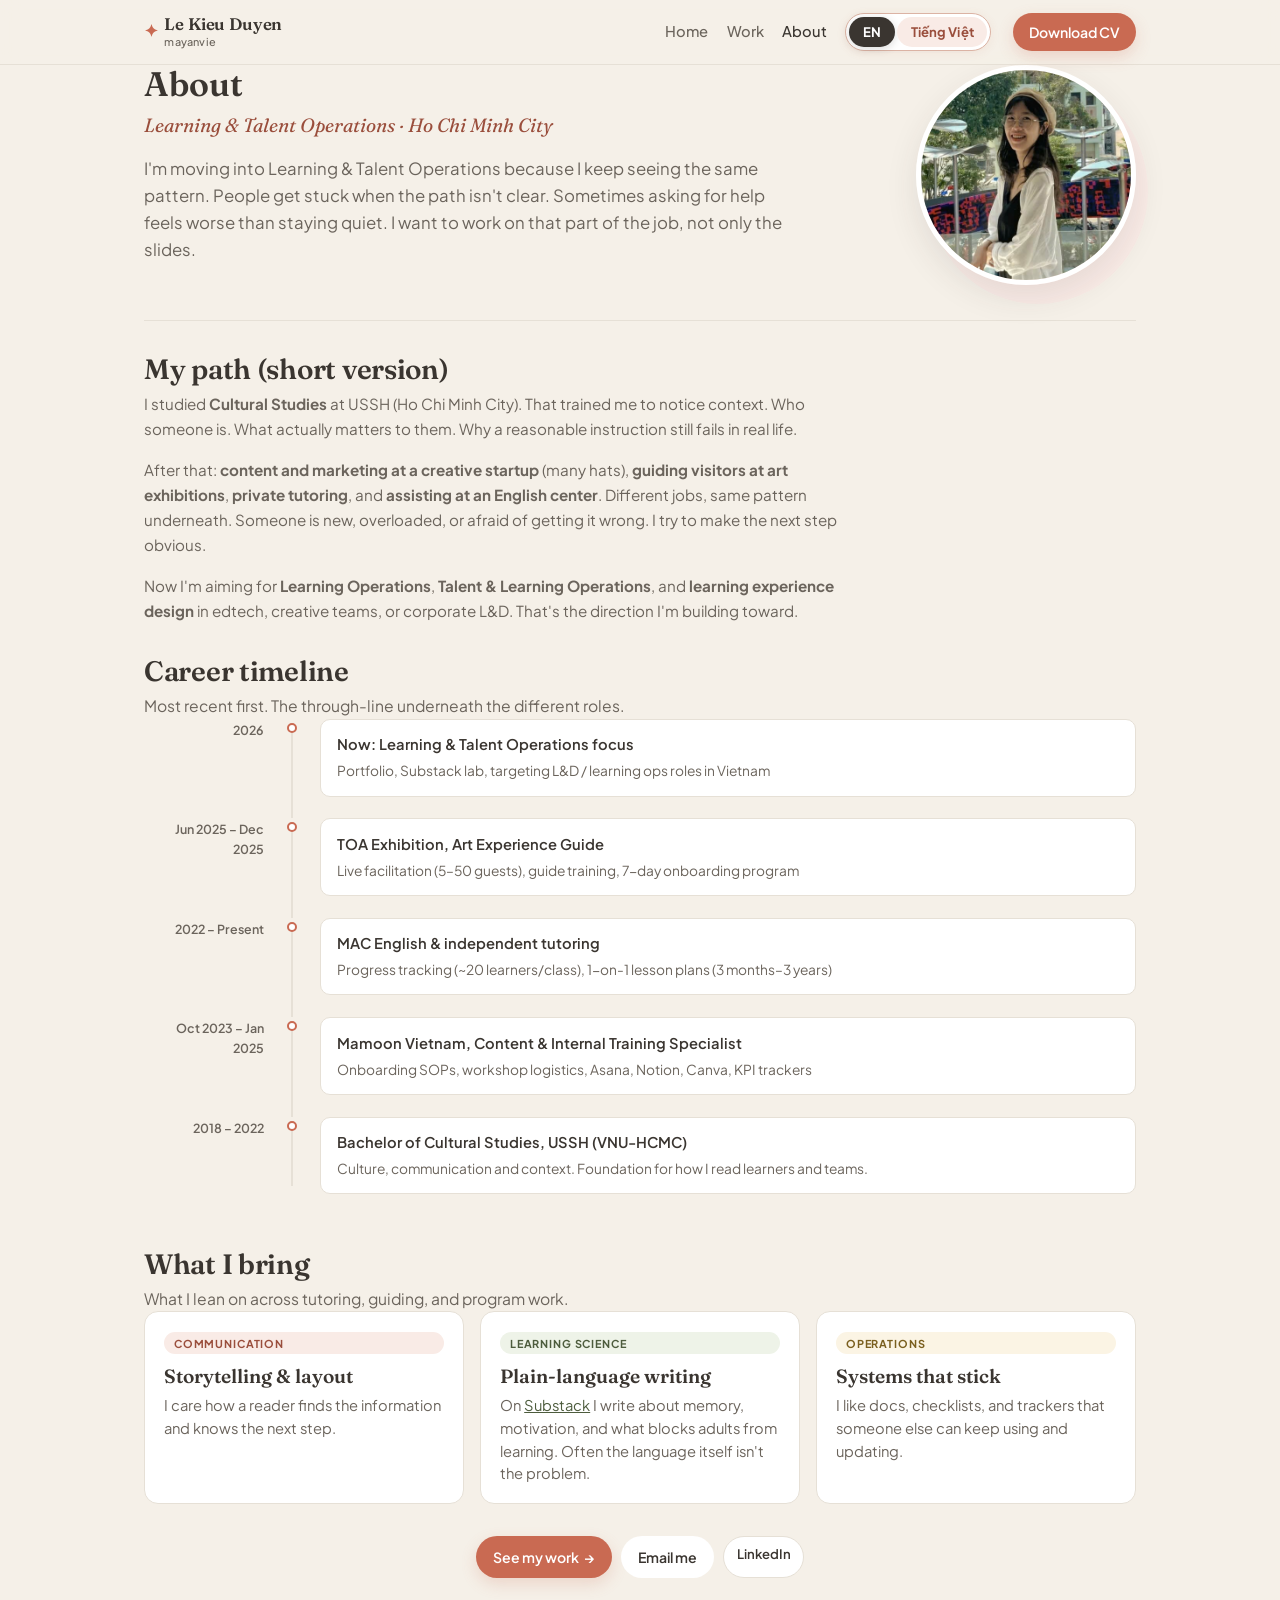
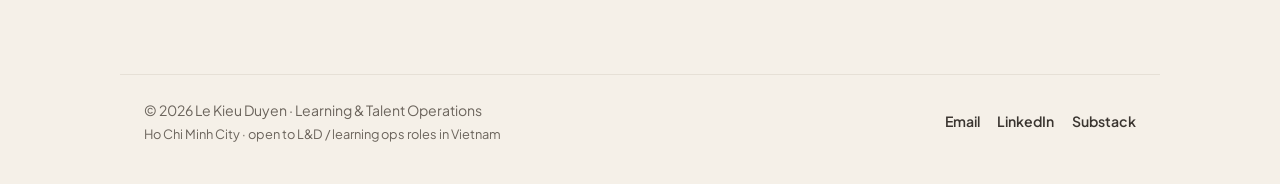
==== about.html @ fe276f86 "Add a back-to-top button that appears after scrolling." ====
<!DOCTYPE html>
<html lang="en">
<head>
  <meta charset="UTF-8">
  <meta name="viewport" content="width=device-width, initial-scale=1">
  <title>About — Le Kieu Duyen</title>
  <meta name="description" content="About Le Kieu Duyen — Learning & Talent Operations.">
  <meta name="theme-color" content="#F5F0E8">
  <script>if(!matchMedia('(prefers-reduced-motion: reduce)').matches)document.documentElement.classList.add('has-motion');</script>
  <link rel="stylesheet" href="css/style.css?v=23">
</head>
<body data-page="about">
  <header class="top">
    <div class="wrap">
      <a href="index.html" class="brand" aria-label="Le Kieu Duyen — home">
        <span class="dot" aria-hidden="true">✦</span>
        <span class="brand-text">
          <span class="brand-name">Le Kieu Duyen</span>
          <span class="brand-nick">mayanvie</span>
        </span>
      </a>
      <button type="button" class="nav-toggle" aria-expanded="false" aria-controls="site-nav" aria-label="Open menu" data-i18n-attr="aria-label:nav.menuOpen">
        <span class="nav-toggle__bar" aria-hidden="true"></span>
        <span class="nav-toggle__bar" aria-hidden="true"></span>
        <span class="nav-toggle__bar" aria-hidden="true"></span>
      </button>
      <nav class="nav" id="site-nav">
        <a href="index.html" data-i18n="nav.home">Home</a>
        <a href="work.html" data-i18n="nav.work">Work</a>
        <a href="about.html" class="on" data-i18n="nav.about">About</a>
        <a href="cv/LeKieuDuyen_CV_LnD_EN.pdf" class="pill" download data-cv-link="cv/" data-i18n="nav.cv">Download CV</a>
      </nav>
    </div>
  </header>

  <main class="wrap page">
    <header class="about-intro">
      <div>
        <h1 data-i18n="about.title">About</h1>
        <p class="hero-role" data-i18n="about.role">Learning &amp; Talent Operations · Ho Chi Minh City</p>
        <p class="lead" data-i18n="about.lead">I'm moving into Learning &amp; Talent Operations because I keep seeing the same pattern. People get stuck when the path isn't clear. Sometimes asking for help feels worse than staying quiet. I want to work on that part of the job, not only the slides.</p>
      </div>
      <figure class="portrait profile-photo profile-photo--about">
        <img src="images/profile.png?v=2" alt="Le Kieu Duyen — portrait" width="220" height="220" loading="lazy" decoding="async">
      </figure>
    </header>

    <section class="about-section">
      <h2 data-i18n="about.path">My path (short version)</h2>
      <div class="about-prose">
        <p data-i18n-html="about.path1">I studied <strong>Cultural Studies</strong> at USSH (Ho Chi Minh City). That trained me to notice context. Who someone is. What actually matters to them. Why a reasonable instruction still fails in real life.</p>
        <p data-i18n-html="about.path2">After that: <strong>content and marketing at a creative startup</strong> (many hats), <strong>guiding visitors at art exhibitions</strong>, <strong>private tutoring</strong>, and <strong>assisting at an English center</strong>. Different jobs, same pattern underneath. Someone is new, overloaded, or afraid of getting it wrong. I try to make the next step obvious.</p>
        <p data-i18n-html="about.path3">Now I'm aiming for <strong>Learning Operations</strong>, <strong>Talent &amp; Learning Operations</strong>, and <strong>learning experience design</strong> in edtech, creative teams, or corporate L&amp;D. That's the direction I'm building toward.</p>
      </div>
    </section>

    <section class="about-section">
      <h2 data-i18n="about.timeline">Career timeline</h2>
      <p class="section-intro" data-i18n="about.timelineIntro">Most recent first. The through-line underneath the different roles.</p>

      <ol class="path-timeline" aria-label="Career timeline">
        <li class="path-timeline__item">
          <time class="path-timeline__when" datetime="2026">2026</time>
          <div class="path-timeline__track" aria-hidden="true"><span class="path-timeline__dot"></span></div>
          <div class="path-timeline__body">
            <p class="path-timeline__title" data-i18n="about.t1.title">Now: Learning &amp; Talent Operations focus</p>
            <p class="path-timeline__meta" data-i18n="about.t1.meta">Portfolio, Substack lab, targeting L&amp;D / learning ops roles in Vietnam</p>
          </div>
        </li>
        <li class="path-timeline__item">
          <time class="path-timeline__when" datetime="2025-06">Jun 2025 – Dec 2025</time>
          <div class="path-timeline__track" aria-hidden="true"><span class="path-timeline__dot"></span></div>
          <div class="path-timeline__body">
            <p class="path-timeline__title" data-i18n="about.t2.title">TOA Exhibition, Art Experience Guide</p>
            <p class="path-timeline__meta" data-i18n="about.t2.meta">Live facilitation (5–50 guests), guide training, 7-day onboarding program</p>
          </div>
        </li>
        <li class="path-timeline__item">
          <time class="path-timeline__when" datetime="2022">2022 – Present</time>
          <div class="path-timeline__track" aria-hidden="true"><span class="path-timeline__dot"></span></div>
          <div class="path-timeline__body">
            <p class="path-timeline__title" data-i18n="about.t3.title">MAC English &amp; independent tutoring</p>
            <p class="path-timeline__meta" data-i18n="about.t3.meta">Progress tracking (~20 learners/class), 1-on-1 lesson plans (3 months–3 years)</p>
          </div>
        </li>
        <li class="path-timeline__item">
          <time class="path-timeline__when" datetime="2023-10">Oct 2023 – Jan 2025</time>
          <div class="path-timeline__track" aria-hidden="true"><span class="path-timeline__dot"></span></div>
          <div class="path-timeline__body">
            <p class="path-timeline__title" data-i18n="about.t4.title">Mamoon Vietnam, Content &amp; Internal Training Specialist</p>
            <p class="path-timeline__meta" data-i18n="about.t4.meta">Onboarding SOPs, workshop logistics, Asana, Notion, Canva, KPI trackers</p>
          </div>
        </li>
        <li class="path-timeline__item">
          <time class="path-timeline__when" datetime="2018">2018 – 2022</time>
          <div class="path-timeline__track" aria-hidden="true"><span class="path-timeline__dot"></span></div>
          <div class="path-timeline__body">
            <p class="path-timeline__title" data-i18n="about.t5.title">Bachelor of Cultural Studies, USSH (VNU-HCMC)</p>
            <p class="path-timeline__meta" data-i18n="about.t5.meta">Culture, communication and context. Foundation for how I read learners and teams.</p>
          </div>
        </li>
      </ol>
    </section>

    <section class="about-section">
      <h2 data-i18n="about.bring">What I bring</h2>
      <p class="section-intro" data-i18n="about.bringIntro">What I lean on across tutoring, guiding, and program work.</p>
      <div class="about-bring-grid notes">
        <article class="about-card note--1">
          <span class="tag tag--c1" data-i18n="home.b1.tag">communication</span>
          <h3 data-i18n="home.b1.title">Storytelling &amp; layout</h3>
          <p data-i18n="about.b1.desc">I care how a reader finds the information and knows the next step.</p>
        </article>
        <article class="about-card note--2">
          <span class="tag tag--c2" data-i18n="home.b2.tag">learning science</span>
          <h3 data-i18n="home.b2.title">Plain-language writing</h3>
          <p data-i18n-html="about.b2.desc">On <a href="https://mayanvie.substack.com/" target="_blank" rel="noopener">Substack</a> I write about memory, motivation, and what blocks adults from learning. Often the language itself isn't the problem.</p>
        </article>
        <article class="about-card note--3">
          <span class="tag tag--c3" data-i18n="home.b3.tag">operations</span>
          <h3 data-i18n="home.b3.title">Systems that stick</h3>
          <p data-i18n="about.b3.desc">I like docs, checklists, and trackers that someone else can keep using and updating.</p>
        </article>
      </div>
    </section>

    <p class="center-cta">
      <a href="work.html" class="btn btn-cta btn-arrow" data-i18n="btn.seeWork">See my work</a>
      <a href="mailto:kieuduyen.contact@gmail.com" class="btn btn-outline" data-i18n="btn.email">Email me</a>
      <a href="https://www.linkedin.com/in/lekieuduyen" target="_blank" rel="noopener" class="chip" data-i18n="btn.linkedin">LinkedIn</a>
    </p>
  </main>

  <footer class="foot wrap">
    <span><span data-i18n="footer.copy">© 2026 Le Kieu Duyen · Learning &amp; Talent Operations</span><span class="footer-tagline" data-i18n="footer.tagline">Ho Chi Minh City · open to L&amp;D / learning ops roles in Vietnam</span></span>
    <span class="foot-links">
      <a href="mailto:kieuduyen.contact@gmail.com">Email</a>
      <a href="https://www.linkedin.com/in/lekieuduyen" target="_blank" rel="noopener">LinkedIn</a>
      <a href="https://mayanvie.substack.com/" target="_blank" rel="noopener">Substack</a>
    </span>
  </footer>
  <script src="js/i18n.js?v=14"></script>
  <script src="js/motion.js?v=4"></script>
  <script src="js/nav.js?v=2"></script>
</body>
</html>
---- css/style.css ----
/* Le Kieu Duyen — playful notebook portfolio */
@import url("https://fonts.googleapis.com/css2?family=Fraunces:ital,opsz,wght@0,9..144,500;0,9..144,600;1,9..144,500&family=Plus+Jakarta+Sans:wght@400;500;600;700&display=swap");

:root {
  --bg: #f5f0e8;
  --paper: #ffffff;
  --ink: #3a3530;
  --ink-soft: #6b645c;
  --line: #e6e0d6;
  --grid: rgba(58, 53, 48, 0.04);
  --c1: #c96a52;
  --c1-on: #9a4e3c;
  --c1-bg: #f9ebe6;
  --c2: #6f8256;
  --c2-on: #4d5c3d;
  --c2-bg: #eef3e8;
  --c3: #b8892f;
  --c3-on: #7a5f1f;
  --c3-bg: #fbf4e4;
  --r: 14px;
  --max: 1040px;
  --sans: "Plus Jakarta Sans", system-ui, sans-serif;
  --serif: "Fraunces", Georgia, serif;
}

*, *::before, *::after { box-sizing: border-box; }

html {
  scroll-behavior: smooth;
  overflow-x: hidden;
  overflow-x: clip;
  -webkit-text-size-adjust: 100%;
}

body {
  margin: 0;
  font-family: var(--sans);
  font-size: 17px;
  line-height: 1.58;
  color: var(--ink);
  max-width: 100%;
  overflow-x: hidden;
  overflow-x: clip;
  background: var(--bg);
  -webkit-font-smoothing: antialiased;
}

h1, h2, h3 {
  font-family: var(--serif);
  font-weight: 600;
  line-height: 1.15;
  margin: 0;
  color: var(--ink);
  overflow-wrap: break-word;
  word-wrap: break-word;
}

p, li, blockquote, figcaption, .lead, .hero-lead {
  overflow-wrap: break-word;
  word-wrap: break-word;
}

h1 em { font-style: italic; font-weight: 500; }

a { color: inherit; }

img { max-width: 100%; height: auto; }

.wrap {
  max-width: var(--max);
  margin: 0 auto;
  padding: 0 24px;
  min-width: 0;
}

/* —— Header —— */
.top {
  position: sticky;
  top: 0;
  z-index: 100;
  background: color-mix(in srgb, var(--bg) 92%, transparent);
  backdrop-filter: blur(10px);
  border-bottom: 1px solid var(--line);
}

.top .wrap {
  display: flex;
  align-items: center;
  justify-content: space-between;
  gap: 1rem;
  min-height: 64px;
}

.brand {
  font-family: var(--serif);
  font-weight: 600;
  text-decoration: none;
  display: inline-flex;
  align-items: center;
  gap: 0.4rem;
}

.brand .dot {
  color: var(--c1);
  font-size: 1.05rem;
  margin-top: 0.15rem;
  align-self: flex-start;
}

.brand-text {
  display: flex;
  flex-direction: column;
  gap: 0.08rem;
  line-height: 1.15;
}

.brand-name {
  font-size: 1.05rem;
  letter-spacing: -0.01em;
  color: var(--ink);
}

.brand-nick {
  font-family: var(--sans);
  font-size: 0.68rem;
  font-weight: 500;
  color: var(--ink-soft);
  letter-spacing: 0.02em;
}

.brand:hover .brand-name { color: var(--c1-on); }

.nav {
  display: flex;
  align-items: center;
  gap: 1.15rem;
  flex-wrap: wrap;
}

.nav a:not(.pill) {
  text-decoration: none;
  font-size: 0.92rem;
  font-weight: 500;
  color: var(--ink-soft);
}

.nav a:not(.pill):hover,
.nav a.on,
.nav a.active {
  color: var(--ink);
}

.pill {
  font-weight: 600;
  font-size: 0.88rem;
  padding: 0.5rem 1rem;
  border-radius: 999px;
  background: var(--c1);
  color: #fff !important;
  text-decoration: none;
  box-shadow: 0 6px 16px rgba(201, 106, 82, 0.22);
}

.pill:hover { filter: brightness(1.05); }

.nav-toggle {
  display: none;
  flex-direction: column;
  justify-content: center;
  align-items: center;
  gap: 5px;
  flex-shrink: 0;
  width: 44px;
  height: 44px;
  padding: 0;
  border: 1px solid var(--line);
  border-radius: var(--r);
  background: var(--paper);
  cursor: pointer;
}

.nav-toggle__bar {
  display: block;
  width: 18px;
  height: 2px;
  background: var(--ink);
  border-radius: 1px;
  transition: transform 0.2s ease, opacity 0.2s ease;
}

.top.is-nav-open .nav-toggle__bar:nth-child(1) {
  transform: translateY(7px) rotate(45deg);
}

.top.is-nav-open .nav-toggle__bar:nth-child(2) {
  opacity: 0;
}

.top.is-nav-open .nav-toggle__bar:nth-child(3) {
  transform: translateY(-7px) rotate(-45deg);
}

.top .wrap {
  position: relative;
}

/* —— Footer —— */
.foot {
  margin-top: 3rem;
  padding-top: 1.5rem;
  padding-bottom: 2.5rem;
  border-top: 1px solid var(--line);
  font-size: 0.88rem;
  color: var(--ink-soft);
  display: flex;
  flex-wrap: wrap;
  justify-content: space-between;
  gap: 0.75rem;
  align-items: center;
}

.foot-links { display: flex; gap: 1.1rem; flex-wrap: wrap; }

.foot a {
  font-weight: 600;
  color: var(--ink);
  text-decoration: none;
}

.foot a:hover { color: var(--c1); }

.footer-tagline {
  display: block;
  width: 100%;
  margin-top: 0.2rem;
  font-size: 0.8rem;
}

/* —— Hero (home) —— */
.hero { padding: 3rem 0 2rem; }

.hero--solo {
  padding: 3.5rem 0 2rem;
  max-width: none;
  border-bottom: 1px solid var(--line);
  margin-bottom: 0;
}

.hero--solo .hero-lead,
.hero--solo .hero-voice,
.hero--solo .hero-skim {
  max-width: none;
}

.hero--solo .hero-note {
  margin-top: 1.5rem;
  padding-top: 1rem;
  border-top: 1px solid color-mix(in srgb, var(--line) 70%, transparent);
}

.hero-grid {
  display: grid;
  grid-template-columns: 1.1fr 0.9fr;
  gap: 2.5rem;
  align-items: center;
}

.kicker {
  font-size: 0.72rem;
  font-weight: 700;
  letter-spacing: 0.12em;
  text-transform: uppercase;
  color: var(--c1);
  margin-bottom: 0.75rem;
}

.hero h1 {
  font-size: clamp(2.4rem, 5.5vw, 3.5rem);
  letter-spacing: -0.02em;
}

.hero-lead,
.lead {
  margin: 1rem 0 0;
  max-width: 38em;
  color: var(--ink-soft);
  font-size: 1.05rem;
  line-height: 1.6;
}

.hero-lead p,
.lead p {
  margin: 0 0 0.85em;
}

.hero-lead p:last-child,
.lead p:last-child {
  margin-bottom: 0;
}

.sec-intro {
  margin: 0.65rem 0 0;
  max-width: 40em;
  color: var(--ink-soft);
  font-size: 1rem;
  line-height: 1.55;
}

[data-i18n-block][hidden] {
  display: none !important;
}

.hero-voice {
  margin: 1.25rem 0 0;
  padding: 0.85rem 1rem;
  background: var(--paper);
  border: 1px solid var(--line);
  border-radius: var(--r);
  font-size: 0.95rem;
  color: var(--ink-soft);
  border-left: 3px solid var(--c3);
}

.hero-voice strong { color: var(--ink); font-weight: 600; }

.hero-skim,
.hero-note {
  margin: 1rem 0 0;
  font-size: 0.92rem;
  color: var(--ink-soft);
  max-width: 40em;
  line-height: 1.55;
}

.hero-skim a,
.hero-note a {
  font-weight: 600;
  color: var(--ink);
  text-decoration: underline;
  text-underline-offset: 0.15em;
}

/* —— Home spotlight (flagship case) —— */
.spotlight {
  margin: 0 0 2.75rem;
  padding: 1.65rem 1.5rem 1.5rem;
  background: var(--c1-bg);
  border: 1px solid color-mix(in srgb, var(--c1) 22%, var(--line));
  border-radius: calc(var(--r) + 4px);
  box-shadow: 0 12px 36px rgba(201, 106, 82, 0.1);
}

.spotlight-label {
  margin: 0 0 0.65rem;
  font-size: 0.72rem;
  font-weight: 700;
  letter-spacing: 0.14em;
  text-transform: uppercase;
  color: var(--c1-on);
}

.spotlight-head {
  margin-bottom: 1rem;
}

.spotlight-head h2 {
  font-size: clamp(1.5rem, 3vw, 1.85rem);
  color: var(--c1-on);
}

.spotlight .case--spotlight {
  margin-top: 0;
  background: var(--paper);
  border: 1px solid color-mix(in srgb, var(--c1) 18%, var(--line));
  border-left: 5px solid var(--c1);
  box-shadow: 0 8px 24px rgba(58, 53, 48, 0.06);
}

.btn-sm--spotlight {
  padding: 0.65rem 1.2rem;
  font-size: 0.92rem;
}

.chips {
  display: flex;
  flex-wrap: wrap;
  gap: 0.5rem;
  margin-top: 1.25rem;
}

.chip {
  font-size: 0.82rem;
  font-weight: 600;
  padding: 0.42rem 0.8rem;
  border-radius: 999px;
  background: var(--paper);
  border: 1px solid var(--line);
  text-decoration: none;
  color: var(--ink);
}

.chip:hover { border-color: var(--c2); color: var(--c2); }

.chip--go,
.btn-cta,
.btn-dark,
.btn-sm {
  background: var(--c1);
  border: 1px solid var(--c1);
  color: #fff !important;
  box-shadow: 0 6px 16px rgba(201, 106, 82, 0.2);
}

.chip--go:hover,
.btn-cta:hover,
.btn-dark:hover,
.btn-sm:hover {
  filter: brightness(1.05);
  color: #fff !important;
}

.btn-outline,
.chip--ghost {
  background: var(--paper);
  border: 1px solid var(--line);
  color: var(--ink) !important;
  box-shadow: none;
}

.btn-outline:hover,
.chip--ghost:hover {
  border-color: var(--c2);
  color: var(--c2) !important;
}

.portrait,
.profile-photo {
  position: relative;
  width: min(260px, 100%);
  margin: 0 auto;
  aspect-ratio: 1;
}

.portrait::before,
.profile-photo::before {
  content: "";
  position: absolute;
  inset: 0;
  border-radius: 50%;
  background: var(--c1-bg);
  transform: translate(12px, 12px);
}

.portrait img,
.profile-photo img {
  position: relative;
  z-index: 1;
  width: 100%;
  height: 100%;
  border-radius: 50%;
  object-fit: cover;
  object-position: center 22%;
  border: 5px solid var(--paper);
  box-shadow: 0 12px 32px rgba(58, 53, 48, 0.1);
}

.profile-photo--about {
  width: min(220px, 48vw);
}

/* —— Sections —— */
.sec,
.page {
  padding-bottom: 2.5rem;
}

.sec:first-of-type {
  padding-top: 2.25rem;
}

.page-head {
  padding: 2.5rem 0 1.5rem;
}

.page-head h1 {
  font-size: clamp(2rem, 4vw, 2.75rem);
  letter-spacing: -0.02em;
}

.sec-eyebrow {
  display: block;
  font-size: 0.72rem;
  font-weight: 700;
  letter-spacing: 0.12em;
  text-transform: uppercase;
  color: var(--c1);
  margin: 0 0 0.5rem;
}

.page-head .sec-eyebrow {
  margin-bottom: 0.65rem;
}

.sec-head { margin-bottom: 1.25rem; }

.sec-head h2,
.page h2 {
  font-size: 1.75rem;
  letter-spacing: -0.01em;
  margin-bottom: 0.35rem;
}

.sec-head p,
.section-intro {
  margin: 0.4rem 0 0;
  color: var(--ink-soft);
  font-size: 0.98rem;
  max-width: 42em;
}

/* Tags / labels */
.tag,
.note-lab,
.case-tab,
.sample-lab,
.step-lab {
  display: inline-flex;
  align-items: center;
  font-size: 0.68rem;
  font-weight: 700;
  letter-spacing: 0.08em;
  text-transform: uppercase;
  padding: 0.28rem 0.6rem;
  border-radius: 999px;
  line-height: 1.2;
}

.note-lab {
  text-transform: none;
  letter-spacing: 0.04em;
  gap: 0.32em;
}

.note-lab__star {
  font-size: 0.72em;
  line-height: 1;
  opacity: 0.88;
}

.note-lab--c1,
.case-tab,
.sample-lab--c1,
.step-lab--c1,
.tag--c1 { background: var(--c1-bg); color: var(--c1-on); }

.note-lab--c2,
.sample-lab--c2,
.step-lab--c2,
.tag--c2,
.tag-accent { background: var(--c2-bg); color: var(--c2-on); }

.note-lab--c3,
.sample-lab--c3,
.step-lab--c3,
.tag--c3,
.tag-highlight { background: var(--c3-bg); color: var(--c3-on); }

.meta-tag {
  font-size: 0.82rem;
  font-weight: 500;
  padding: 0.32rem 0.7rem;
  border-radius: 999px;
  background: var(--paper);
  border: 1px solid var(--line);
  color: var(--ink-soft);
}

/* —— Note cards (home + about) —— */
.notes,
.about-bring-grid,
.shape-grid {
  display: grid;
  grid-template-columns: repeat(3, 1fr);
  gap: 1rem;
}

.note,
.about-card,
.shape-card {
  background: var(--paper);
  border: 1px solid var(--line);
  border-radius: var(--r);
  padding: 1.25rem 1.2rem 1.1rem;
  display: flex;
  flex-direction: column;
  gap: 0.45rem;
  transition: transform 0.15s ease, box-shadow 0.15s ease;
}

.note:hover,
.about-card:hover,
.shape-card:hover {
  transform: translateY(-2px);
  box-shadow: 0 10px 24px rgba(58, 53, 48, 0.07);
}

.notes .note:nth-child(2):hover { transform: translateY(-2px) rotate(0.35deg); }

.note h3,
.about-card h3,
.shape-card h3 { font-size: 1.2rem; margin-top: 0.2rem; }

.note p,
.about-card p,
.shape-card p {
  margin: 0;
  font-size: 0.92rem;
  color: var(--ink-soft);
  flex: 1;
  line-height: 1.55;
}

.note a,
.shape-card .link-cta {
  font-size: 0.88rem;
  font-weight: 600;
  text-decoration: none;
  margin-top: 0.3rem;
}

.note--1 a { color: var(--c1-on); }
.note--2 a { color: var(--c2-on); }
.note--3 a { color: var(--c3-on); }

.path-timeline {
  list-style: none;
  margin: 0;
  padding: 0;
}

.shape-card__sub {
  display: flex;
  align-items: center;
  justify-content: space-between;
  gap: 0.75rem;
  flex-wrap: wrap;
  margin-top: 0.5rem;
  padding-top: 0;
}

.shape-card__sub-meta {
  font-size: 0.82rem;
  font-weight: 600;
  color: var(--ink-soft);
}

.link-cta { font-weight: 600; text-decoration: none; color: var(--c2-on); }
.link-cta:hover { opacity: 0.85; }

/* —— Case block —— */
.case,
.shape-card--wide {
  margin-top: 1.25rem;
  background: var(--paper);
  border: 1px solid var(--line);
  border-radius: var(--r);
  padding: 1.5rem;
  border-left: 4px solid var(--c1);
}

.case {
  display: grid;
  grid-template-columns: 1fr auto;
  gap: 1.25rem;
  align-items: end;
}

.case h3,
.shape-card--wide h3 { font-size: 1.35rem; margin: 0.45rem 0; max-width: 24ch; }

.blurb,
.shape-card--wide p { margin: 0; font-size: 0.94rem; color: var(--ink-soft); max-width: 52ch; }

.quote,
.shape-card__quote {
  margin: 0.75rem 0 0;
  font-family: var(--serif);
  font-style: italic;
  font-size: 1.1rem;
  color: var(--ink);
  max-width: 32ch;
}

.btn-sm,
.btn {
  display: inline-flex;
  align-items: center;
  justify-content: center;
  gap: 0.35rem;
  font-weight: 600;
  font-size: 0.88rem;
  padding: 0.55rem 1rem;
  border-radius: 999px;
  text-decoration: none;
  border: 1px solid transparent;
  cursor: pointer;
}

.btn-arrow::after { content: " →"; }

.lab-strip {
  margin-top: 1.25rem;
  padding: 1.15rem 1.25rem;
  background: var(--c2-bg);
  border: 1px solid color-mix(in srgb, var(--c2) 22%, var(--line));
  border-radius: var(--r);
  display: flex;
  flex-wrap: wrap;
  align-items: center;
  justify-content: space-between;
  gap: 0.75rem;
}

.lab-strip p { margin: 0; font-size: 0.95rem; max-width: 36em; }
.lab-strip em { font-family: var(--serif); font-style: italic; font-weight: 600; }
.lab-strip a { font-weight: 600; font-size: 0.9rem; color: var(--c2-on); text-decoration: none; }

.connect-strip {
  margin-top: 2rem;
  padding: 1.25rem 1.35rem;
  background: var(--paper);
  border: 1px solid var(--line);
  border-radius: var(--r);
  display: flex;
  flex-wrap: wrap;
  align-items: flex-end;
  justify-content: space-between;
  gap: 1rem;
}

.connect-strip__text {
  flex: 1;
  min-width: min(100%, 18em);
}

.connect-strip__text .sec-eyebrow {
  margin-bottom: 0.4rem;
}

.connect-strip__text p {
  margin: 0;
  font-size: 0.95rem;
  color: var(--ink-soft);
  max-width: 38em;
  line-height: 1.55;
}

.connect-strip__text strong {
  color: var(--ink);
  font-weight: 600;
}

.connect-strip__links {
  display: flex;
  flex-wrap: wrap;
  gap: 0.5rem;
}

/* legacy demo */
.index-row {
  display: grid;
  grid-template-columns: repeat(4, 1fr);
  gap: 0.65rem;
  margin-top: 2rem;
  padding-top: 1.5rem;
  border-top: 1px solid var(--line);
}

.index-item {
  text-decoration: none;
  padding: 0.75rem 0.85rem;
  background: var(--paper);
  border: 1px solid var(--line);
  border-radius: 10px;
}

.index-item strong {
  display: block;
  font-family: var(--serif);
  font-size: 0.95rem;
  margin-bottom: 0.2rem;
}

.index-item span { color: var(--ink-soft); font-size: 0.78rem; }
.index-item:hover { border-color: var(--c2); }

/* —— Work acts —— */
.work-acts {
  margin: 1.5rem 0;
  display: flex;
  flex-direction: column;
  gap: 1.25rem;
}

.work-act {
  background: var(--paper);
  border: 1px solid var(--line);
  border-radius: var(--r);
  overflow: hidden;
}

.work-act--listen { border-left: 4px solid var(--c1); }
.work-act--structure { border-left: 4px solid var(--c2); }
.work-act--learn { border-left: 4px solid var(--c3); }

.work-act__head {
  padding: 1.25rem 1.35rem 0.75rem;
}

.work-act__head h2 { font-size: 1.45rem; }

.act-purpose {
  margin: 0.35rem 0 0;
  font-size: 0.94rem;
  color: var(--ink-soft);
  max-width: 40em;
}

.work-act__body {
  padding: 0 1.35rem 1.25rem;
  display: flex;
  flex-direction: column;
  gap: 0.85rem;
}

.work-card {
  background: var(--bg);
  border: 1px solid var(--line);
  border-radius: var(--r);
  padding: 1.2rem 1.25rem;
}

.work-card--case { border-left: 3px solid var(--c1); }

.work-card.coming-soon {
  border-style: dashed;
  opacity: 0.9;
}

.work-card h3 { font-size: 1.1rem; margin: 0.35rem 0 0.5rem; }

.work-card p,
.work-card li {
  font-size: 0.92rem;
  color: var(--ink-soft);
  line-height: 1.55;
}

.work-card ul { margin: 0.5rem 0; padding-left: 1.2rem; }

.work-card-actions {
  display: flex;
  flex-wrap: wrap;
  gap: 0.5rem;
  margin-top: 0.75rem;
}

.work-act__footnote {
  margin: 0.5rem 0 0;
  font-size: 0.88rem;
}

/* Lab cards */
.lab-grid { display: flex; flex-direction: column; gap: 0.75rem; }

.lab-card {
  display: grid;
  grid-template-columns: minmax(0, 1fr) auto;
  gap: 0.75rem 1rem;
  align-items: center;
  background: var(--bg);
  border: 1px solid var(--line);
  border-radius: var(--r);
  padding: 1rem 1.15rem;
  border-left: 3px solid var(--c3);
}

.lab-card__lead {
  grid-column: 1 / -1;
  display: flex;
  flex-wrap: wrap;
  align-items: center;
  gap: 0.5rem;
}

.lab-date {
  font-size: 0.78rem;
  font-weight: 600;
  color: var(--ink-soft);
}

.lab-card h3 { font-size: 1rem; margin: 0 0 0.2rem; }
.lab-card p { margin: 0; font-size: 0.88rem; color: var(--ink-soft); }

.in-progress-box {
  margin-top: 1.25rem;
  padding: 1.15rem 1.25rem;
  background: var(--paper);
  border: 1px dashed var(--line);
  border-radius: var(--r);
}

.in-progress-box ul { margin: 0.5rem 0 0; padding-left: 1.2rem; font-size: 0.92rem; }

/* —— Method steps —— */
.steps--cards {
  display: grid;
  grid-template-columns: repeat(auto-fit, minmax(168px, 1fr));
  gap: 0.85rem;
  margin: 1.5rem 0;
}

.step {
  background: var(--paper);
  border: 1px solid var(--line);
  border-radius: var(--r);
  padding: 1.15rem 1rem;
  text-align: center;
}

.step-icon {
  width: 44px;
  height: 44px;
  margin: 0.5rem auto 0.65rem;
  border: 1px solid var(--line);
  border-radius: 50%;
  display: flex;
  align-items: center;
  justify-content: center;
  color: var(--ink-soft);
}

.step h3 { font-size: 1rem; margin-bottom: 0.35rem; }
.step p { margin: 0; font-size: 0.86rem; color: var(--ink-soft); line-height: 1.5; }
.step-lab { margin: 0 auto 0.5rem; }

.skill-tags {
  display: flex;
  flex-wrap: wrap;
  gap: 0.45rem;
  margin-top: 0.65rem;
  min-width: 0;
}

.skill-tags .tag,
.skill-tags .meta-tag {
  max-width: 100%;
  white-space: normal;
  text-align: center;
  justify-content: center;
  overflow-wrap: anywhere;
}

.lms-section {
  margin-top: 2rem;
  padding: 1.25rem 1.35rem;
  background: var(--paper);
  border: 1px solid var(--line);
  border-radius: var(--r);
}

.lms-section p { font-size: 0.95rem; color: var(--ink-soft); margin: 0 0 0.85rem; }
.lms-section p:last-child { margin-bottom: 0; }
.lms-section a { font-weight: 600; color: var(--c2-on); }

/* —— About —— */
.about-intro {
  display: grid;
  grid-template-columns: minmax(0, 1fr) auto;
  gap: 2rem;
  align-items: start;
  padding-bottom: 1.75rem;
  border-bottom: 1px solid var(--line);
  margin-bottom: 0.5rem;
}

.hero-role {
  font-family: var(--serif);
  font-style: italic;
  font-size: 1.2rem;
  color: var(--c1-on);
  margin: 0.35rem 0 0.75rem;
}

.about-section { margin: 2rem 0; }

.about-prose { max-width: 42em; }
.about-prose p {
  margin: 0 0 1rem;
  font-size: 0.95rem;
  color: var(--ink-soft);
  line-height: 1.65;
}

.path-timeline__item {
  display: grid;
  grid-template-columns: 7.5rem 1.5rem minmax(0, 1fr);
  gap: 0 1rem;
  padding-bottom: 1.35rem;
}

.path-timeline__when {
  text-align: right;
  font-size: 0.78rem;
  font-weight: 600;
  color: var(--ink-soft);
  padding-top: 0.15rem;
}

.path-timeline__track {
  position: relative;
  display: flex;
  justify-content: center;
}

.path-timeline__track::before {
  content: "";
  position: absolute;
  left: 50%;
  top: 0.4rem;
  bottom: -1.35rem;
  width: 2px;
  transform: translateX(-50%);
  background: var(--line);
}

.path-timeline__item:last-child .path-timeline__track::before { bottom: 0.5rem; }

.path-timeline__dot {
  width: 10px;
  height: 10px;
  border-radius: 50%;
  background: var(--paper);
  border: 2px solid var(--c1);
  position: relative;
  z-index: 1;
  margin-top: 0.25rem;
}

.path-timeline__body {
  background: var(--paper);
  border: 1px solid var(--line);
  border-radius: 10px;
  padding: 0.85rem 1rem;
}

.path-timeline__title {
  margin: 0 0 0.3rem;
  font-size: 0.92rem;
  font-weight: 600;
  color: var(--ink);
}

.path-timeline__meta {
  margin: 0;
  font-size: 0.86rem;
  color: var(--ink-soft);
  line-height: 1.5;
}

/* —— Case study page —— */
.back-link {
  font-size: 0.88rem;
  font-weight: 600;
  margin-bottom: 0.75rem;
}

.back-link a { color: var(--c2-on); text-decoration: none; }

.case-meta {
  display: flex;
  flex-wrap: wrap;
  gap: 0.45rem;
  margin: 0.75rem 0 1.25rem;
}

.case-note {
  margin: 1rem 0 1.5rem;
  padding: 1rem 1.1rem;
  background: var(--c1-bg);
  border: 1px solid var(--line);
  border-left: 4px solid var(--c1);
  border-radius: var(--r);
  font-size: 0.94rem;
}

.summary-grid {
  display: grid;
  grid-template-columns: repeat(2, 1fr);
  gap: 0.65rem;
  margin: 1rem 0 1.5rem;
}

.summary-box {
  background: var(--paper);
  border: 1px solid var(--line);
  border-radius: 10px;
  padding: 0.9rem 1rem;
}

.summary-box--doodle {
  display: grid;
  grid-template-columns: 6.25rem 1fr;
  gap: 0.65rem 1.1rem;
  align-items: center;
  padding: 1.05rem 1.15rem;
}

.summary-box__body {
  min-width: 0;
}

.summary-box strong {
  display: block;
  font-size: 0.72rem;
  font-weight: 700;
  letter-spacing: 0.06em;
  text-transform: uppercase;
  color: var(--c1-on);
  margin-bottom: 0.35rem;
}

.summary-doodle {
  justify-self: center;
  width: 6.25rem;
  height: 5rem;
  color: var(--c1);
  opacity: 0.88;
  pointer-events: none;
}

.summary-doodle svg {
  display: block;
  width: 100%;
  height: 100%;
}

.summary-doodle--learners { transform: rotate(-4deg); }
.summary-doodle--problem { transform: rotate(3deg); color: var(--c3-on); opacity: 0.82; }
.summary-doodle--did { transform: rotate(-2deg); color: var(--c2-on); opacity: 0.85; }
.summary-doodle--goal { transform: rotate(5deg); }

.summary-box p { margin: 0; font-size: 0.88rem; color: var(--ink-soft); }

.content-block {
  margin: 1.5rem 0;
  padding: 1.25rem 1.35rem;
  background: var(--paper);
  border: 1px solid var(--line);
  border-radius: var(--r);
}

.content-block--case-plain {
  background: transparent;
  border: none;
  padding: 1rem 0;
}

.content-block--case-plain h2 {
  font-size: 1.35rem;
  padding-bottom: 0.35rem;
  border-bottom: 1px solid var(--line);
  margin-bottom: 0.75rem;
}

.slide-deck {
  margin: 0 auto 2rem;
  width: min(100%, calc(78vh * 16 / 9));
  min-width: 0;
}

.slide-deck__caption {
  margin: 0 0 0.7rem;
  font-size: 0.95rem;
  color: var(--ink-soft);
  line-height: 1.5;
}

.slide-deck__stage {
  position: relative;
}

.slide-deck__viewport {
  display: flex;
  overflow-x: auto;
  overflow-y: hidden;
  scroll-snap-type: x mandatory;
  scroll-behavior: smooth;
  -webkit-overflow-scrolling: touch;
  aspect-ratio: 16 / 9;
  width: 100%;
  border: 1px solid var(--line);
  border-radius: var(--r);
  background: var(--bg);
  scrollbar-width: none;
}

.slide-deck__viewport::-webkit-scrollbar { display: none; }

.slide-deck__viewport img {
  flex: 0 0 100%;
  width: 100%;
  height: 100%;
  object-fit: contain;
  scroll-snap-align: start;
  background: var(--bg);
}

.slide-deck__btn {
  position: absolute;
  top: 50%;
  z-index: 2;
  transform: translateY(-50%);
  width: 44px;
  height: 44px;
  padding: 0;
  display: grid;
  place-items: center;
  font-family: var(--sans);
  font-size: 1.1rem;
  font-weight: 600;
  line-height: 1;
  border: 0;
  border-radius: 999px;
  background: rgba(255, 255, 255, 0.82);
  color: var(--ink);
  cursor: pointer;
}

.slide-deck__btn--prev { left: 0.55rem; }
.slide-deck__btn--next { right: 0.55rem; }

.slide-deck__btn:hover {
  background: rgba(255, 255, 255, 0.95);
}

.slide-deck__btn:disabled {
  opacity: 0.35;
  cursor: not-allowed;
}

.slide-deck__count {
  margin: 0.4rem 0 0;
  text-align: center;
  font-size: 0.82rem;
  font-weight: 600;
  color: var(--ink-soft);
  letter-spacing: 0.04em;
}

.artifact {
  margin: 0 0 2rem;
}

.artifact p {
  margin: 0 0 0.75rem;
  font-size: 0.95rem;
  color: var(--ink-soft);
  line-height: 1.5;
}

.content-block h2 { font-size: 1.35rem; margin-bottom: 0.65rem; }
.content-block h3 { font-size: 1.05rem; margin: 1rem 0 0.4rem; }
.content-block p,
.content-block li { font-size: 0.94rem; color: var(--ink-soft); line-height: 1.6; }

table.program-table {
  width: 100%;
  border-collapse: collapse;
  font-size: 0.86rem;
  margin-top: 0.5rem;
}

table.program-table th,
table.program-table td {
  padding: 0.6rem 0.75rem;
  text-align: left;
  border-bottom: 1px solid var(--line);
}

table.program-table th {
  background: var(--c2-bg);
  color: var(--c2-on);
  font-weight: 600;
}

.to-top {
  position: fixed;
  right: 1.15rem;
  bottom: 1.15rem;
  z-index: 80;
  width: 44px;
  height: 44px;
  padding: 0;
  display: grid;
  place-items: center;
  border: 1px solid color-mix(in srgb, var(--c1) 55%, var(--line));
  border-radius: 999px;
  background: var(--c1);
  color: #fff;
  font-size: 1.15rem;
  line-height: 1;
  cursor: pointer;
  opacity: 0;
  pointer-events: none;
  transform: translateY(8px);
  transition: opacity 0.2s ease, transform 0.2s ease;
}

.to-top.is-visible {
  opacity: 1;
  pointer-events: auto;
  transform: none;
}

.to-top:hover { filter: brightness(1.05); }

@media (prefers-reduced-motion: reduce) {
  .to-top { transition: none; }
}

.center-cta {
  display: flex;
  flex-wrap: wrap;
  gap: 0.55rem;
  justify-content: center;
  margin: 2rem 0 0.5rem;
}

.text-muted { color: var(--ink-soft); font-size: 0.92rem; }
.mt-0 { margin-top: 0; }
.mb-2 { margin-bottom: 1.5rem; }

/* —— Job-aid bits (cashier guide) —— */
.guide-pin {
  margin: 0 0 1.5rem;
  padding: 1.1rem 1.2rem 1rem;
  background: var(--c3-bg);
  border: 1px solid color-mix(in srgb, var(--c3) 28%, var(--line));
  border-left: 4px solid var(--c3);
  border-radius: var(--r);
}

.guide-pin__label {
  margin: 0 0 0.65rem;
  font-size: 0.72rem;
  font-weight: 700;
  letter-spacing: 0.12em;
  text-transform: uppercase;
  color: var(--c3-on);
}

.guide-pin ul {
  margin: 0;
  padding-left: 1.15rem;
}

.guide-pin li {
  font-size: 0.94rem;
  color: var(--ink);
  line-height: 1.55;
  margin: 0.35rem 0;
}

.check-list {
  list-style: none;
  padding-left: 0;
  margin: 0.4rem 0 1rem;
}

.check-list li {
  position: relative;
  padding: 0.35rem 0 0.35rem 1.7rem;
  border-bottom: 1px dashed color-mix(in srgb, var(--line) 80%, transparent);
}

.check-list li::before {
  content: "";
  position: absolute;
  left: 0;
  top: 0.55rem;
  width: 0.85rem;
  height: 0.85rem;
  border: 1.5px solid var(--c2-on);
  border-radius: 3px;
  background: var(--paper);
}

.flow-label {
  margin: 0.85rem 0 0.25rem;
  font-size: 0.88rem;
  font-weight: 600;
  color: var(--ink);
}

.flow-steps {
  margin: 0.2rem 0 0.85rem;
  padding-left: 1.5rem;
  counter-reset: flow;
  list-style: none;
}

.flow-steps li {
  position: relative;
  padding: 0.28rem 0 0.28rem 0.35rem;
  counter-increment: flow;
}

.flow-steps li::before {
  content: counter(flow);
  position: absolute;
  left: -1.45rem;
  top: 0.28rem;
  width: 1.15rem;
  height: 1.15rem;
  border-radius: 999px;
  background: var(--c2-bg);
  color: var(--c2-on);
  font-size: 0.72rem;
  font-weight: 700;
  display: flex;
  align-items: center;
  justify-content: center;
}

.qa-list { margin: 0.75rem 0 0; }

.qa-item {
  margin: 0 0 0.75rem;
  padding: 0.85rem 1rem;
  background: var(--paper);
  border: 1px solid var(--line);
  border-radius: 10px;
}

.qa-item dt {
  font-weight: 600;
  color: var(--ink);
  margin: 0 0 0.35rem;
  font-size: 0.92rem;
}

.qa-item dd {
  margin: 0;
  font-size: 0.92rem;
  color: var(--ink-soft);
}

.qa-item--open {
  border-style: dashed;
  background: color-mix(in srgb, var(--bg) 55%, var(--paper));
}

.logo-mark { color: var(--c1); }

/* —— Home (gallery, flow, bring) —— */
.hero--home {
  display: flex;
  align-items: flex-start;
  gap: 1.6rem;
  padding-bottom: 2.5rem;
  margin-bottom: 0;
  overflow: visible;
}

.hero--home__copy {
  min-width: 0;
  flex: 1;
}

.nametag {
  flex: 0 0 auto;
  width: 92px;
  display: flex;
  flex-direction: column;
  align-items: center;
  transform-origin: top center;
  margin-top: -0.35rem;
  user-select: none;
  will-change: transform;
  animation: nametag-sway 3.6s ease-in-out infinite;
}

.nametag__cord {
  width: 2px;
  height: 44px;
  background: linear-gradient(
    180deg,
    color-mix(in srgb, var(--c1) 55%, var(--line)),
    color-mix(in srgb, var(--ink) 28%, var(--line))
  );
  border-radius: 999px;
}

.nametag__badge {
  position: relative;
  width: 86px;
  padding: 10px 7px 8px;
  background: #fff;
  border: 1px solid var(--line);
  border-radius: 16px;
  box-shadow:
    0 1px 0 #fff inset,
    0 10px 22px rgba(58, 53, 48, 0.1);
}

.nametag__clip {
  position: absolute;
  top: -5px;
  left: 50%;
  width: 18px;
  height: 8px;
  transform: translateX(-50%);
  background: color-mix(in srgb, var(--ink) 18%, var(--line));
  border-radius: 2px 2px 3px 3px;
  box-shadow: 0 1px 0 rgba(255, 255, 255, 0.6) inset;
}

.nametag__clip::after {
  content: "";
  position: absolute;
  left: 50%;
  top: 2px;
  width: 5px;
  height: 5px;
  transform: translateX(-50%);
  border-radius: 50%;
  background: #fff;
  box-shadow: inset 0 0 0 1px color-mix(in srgb, var(--ink) 16%, var(--line));
}

.nametag__photo {
  display: block;
  width: 100%;
  height: auto;
  aspect-ratio: 1;
  object-fit: cover;
  object-position: center 28%;
  border-radius: 12px;
  background: #f4efe6;
}

@keyframes nametag-sway {
  0% { transform: rotate(-8deg); }
  50% { transform: rotate(8deg); }
  100% { transform: rotate(-8deg); }
}

.lang-switch {
  display: inline-flex;
  align-items: center;
  gap: 2px;
  border: 1.5px solid color-mix(in srgb, var(--c1) 38%, var(--line));
  border-radius: 999px;
  padding: 3px;
  background: #fff;
  margin-right: 0.2rem;
  box-shadow: 0 2px 10px rgba(201, 106, 82, 0.1);
  flex-shrink: 0;
}

.lang-switch__btn {
  border: none;
  background: transparent;
  font-family: var(--sans);
  font-size: 0.82rem;
  font-weight: 700;
  letter-spacing: 0.01em;
  padding: 0.5rem 0.85rem;
  border-radius: 999px;
  cursor: pointer;
  color: var(--ink-soft);
  line-height: 1.1;
  white-space: nowrap;
  transition: background 0.15s ease, color 0.15s ease, box-shadow 0.15s ease;
}

.lang-switch__btn:hover:not(.is-active) {
  color: var(--ink);
}

.lang-switch__btn[data-lang="vi"]:not(.is-active) {
  color: var(--c1-on);
  background: var(--c1-bg);
}

.lang-switch__btn[data-lang="vi"]:not(.is-active):hover {
  background: color-mix(in srgb, var(--c1) 22%, var(--c1-bg));
  color: var(--c1-on);
}

.lang-switch__btn.is-active {
  background: var(--ink);
  color: #fff;
  box-shadow: 0 2px 8px rgba(58, 53, 48, 0.18);
}

.essay-lang-note {
  display: none;
  margin: 0 0 1.25rem;
  padding: 0.65rem 0.9rem;
  background: var(--c3-bg);
  border: 1px solid color-mix(in srgb, var(--c3) 25%, var(--line));
  border-radius: var(--r);
  font-size: 0.88rem;
  color: var(--ink-soft);
}

html[lang="vi"] .essay-lang-note {
  display: block;
}

.home-gallery {
  padding-top: 0.5rem;
}

.project-gallery {
  display: grid;
  grid-template-columns: repeat(3, 1fr);
  gap: 1.35rem;
  min-width: 0;
}

.project-gallery > *,
.work-gallery__layout > *,
.home-bring-grid > * {
  min-width: 0;
}

.project-card {
  position: relative;
  background: var(--paper);
  border: 1px solid var(--line);
  border-radius: calc(var(--r) + 2px);
  overflow: hidden;
  display: flex;
  flex-direction: column;
  min-height: 11.5rem;
  box-shadow: 0 4px 18px rgba(58, 53, 48, 0.05);
  transition: transform 0.2s ease, box-shadow 0.2s ease, border-color 0.2s ease;
}

.project-card--lead {
  background: linear-gradient(
    155deg,
    color-mix(in srgb, var(--c1) 88%, #6e3d30) 0%,
    var(--c1-on) 58%,
    color-mix(in srgb, var(--c1-on) 92%, #3a3530) 100%
  );
  border-color: color-mix(in srgb, var(--c1-on) 75%, #3a3530);
  color: #fff;
  box-shadow: 0 10px 32px color-mix(in srgb, var(--c1-on) 45%, rgba(58, 53, 48, 0.12));
}

.project-card__link {
  display: flex;
  flex-direction: column;
  flex: 1;
  text-decoration: none;
  color: inherit;
}

.project-thumb {
  display: block;
  width: 100%;
  height: auto;
  aspect-ratio: 3 / 2;
  object-fit: cover;
  object-position: center;
  background: #fbf7f0;
  border-bottom: 1px solid color-mix(in srgb, var(--line) 80%, transparent);
}

.project-card:has(.project-thumb) {
  min-height: 0;
}

.project-card:has(.project-thumb) .project-card__body {
  flex: 0 0 auto;
  padding: 0.85rem 1.05rem 1rem;
  gap: 0.3rem;
}

.project-card:has(.project-thumb) .project-card__body h3 {
  font-size: 1.04rem;
  line-height: 1.25;
}

.project-card--lead:has(.project-thumb) .project-card__body h3 {
  font-size: 1.1rem;
}

.project-card:has(.project-thumb) .project-card__body p {
  flex: 0 1 auto;
  font-size: 0.8rem;
  line-height: 1.4;
  display: -webkit-box;
  -webkit-line-clamp: 2;
  -webkit-box-orient: vertical;
  overflow: hidden;
}

.project-card:has(.project-thumb) .project-card__cta {
  margin-top: 0.25rem;
  font-size: 0.82rem;
}

.project-card--lead:hover {
  transform: translateY(-5px);
  box-shadow: 0 18px 40px color-mix(in srgb, var(--c1-on) 50%, rgba(58, 53, 48, 0.14));
}

.project-card--soon {
  opacity: 0.55;
  border-style: dashed;
  border-color: color-mix(in srgb, var(--line) 38%, var(--bg));
  background: var(--bg);
  box-shadow: none;
  cursor: default;
  transition: none;
}

.project-card--soon:hover {
  transform: none;
  border-color: color-mix(in srgb, var(--line) 38%, var(--bg));
  box-shadow: none;
}

.project-card__tag {
  align-self: flex-start;
  font-size: 0.68rem;
  font-weight: 700;
  letter-spacing: 0.08em;
  text-transform: uppercase;
  padding: 0.32rem 0.62rem;
  border-radius: 999px;
  hyphens: none;
  overflow-wrap: break-word;
}

.project-card--lead .project-card__tag {
  background: rgba(255, 255, 255, 0.14);
  border: 1px solid rgba(255, 255, 255, 0.32);
  color: #fff;
}

.project-card__tag--soon {
  background: var(--paper);
  border: 1px solid var(--line);
  color: var(--ink-soft);
}

.project-card__body {
  padding: 1.45rem 1.35rem 1.4rem;
  display: flex;
  flex-direction: column;
  flex: 1;
  gap: 0.55rem;
}

.project-card__body h3 {
  font-size: 1.18rem;
  line-height: 1.22;
  letter-spacing: -0.01em;
  color: var(--ink);
  hyphens: none;
  overflow-wrap: break-word;
}

.project-card--lead .project-card__body h3 {
  font-size: 1.28rem;
  color: #fff;
}

.project-card__body p {
  margin: 0;
  font-size: 0.9rem;
  color: var(--ink-soft);
  line-height: 1.52;
  flex: 1;
}

.project-card--lead .project-card__body p {
  color: rgba(255, 255, 255, 0.84);
}

.project-card__cta {
  align-self: flex-start;
  margin-top: auto;
  padding: 0.42rem 0.85rem;
  font-size: 0.84rem;
  font-weight: 700;
  letter-spacing: 0.02em;
  border-radius: 999px;
  transition: background 0.15s ease, transform 0.15s ease, color 0.15s ease;
}

.project-card--lead .project-card__cta {
  color: var(--c1-on);
  background: #fff;
  border: 1px solid #fff;
}

.project-card__link:hover .project-card__cta {
  transform: translateX(2px);
  background: color-mix(in srgb, #fff 92%, var(--c1-bg));
}

.project-card:has(.project-card__link):not(.project-card--lead):hover {
  transform: translateY(-4px);
  border-color: color-mix(in srgb, var(--c1) 28%, var(--line));
  box-shadow: 0 12px 28px rgba(58, 53, 48, 0.08);
}

.project-card:not(.project-card--lead) .project-card__tag:not(.project-card__tag--soon) {
  background: var(--paper);
  border: 1px solid var(--line);
  color: var(--ink-soft);
}

.project-card__thread {
  font-size: 0.72rem;
  font-weight: 600;
  letter-spacing: 0.06em;
  text-transform: uppercase;
  color: var(--ink-soft);
}

.project-card--lead .project-card__thread {
  color: rgba(255, 255, 255, 0.72);
}

.project-card__cta--outline {
  color: var(--c1-on);
  background: var(--paper);
  border: 1px solid color-mix(in srgb, var(--c1) 35%, var(--line));
}

.project-card__link:hover .project-card__cta--outline {
  background: var(--c1-bg);
}

/* —— Work gallery —— */
.work-gallery {
  margin: 0.25rem 0 2rem;
  display: flex;
  flex-direction: column;
  gap: 2.75rem;
}

.work-gallery__block--listen {
  border-left: 4px solid var(--c1);
  padding-left: 1.15rem;
}

.work-gallery__block--structure {
  border-left: 4px solid var(--c2);
  padding-left: 1.15rem;
}

.work-gallery__block--learn {
  border-left: 4px solid var(--c3);
  padding-left: 1.15rem;
}

.work-gallery__head {
  margin-bottom: 1.15rem;
}

.work-gallery__head h2 {
  font-size: 1.45rem;
  margin: 0.4rem 0 0.3rem;
}

.work-gallery__head p {
  margin: 0;
  font-size: 0.94rem;
  color: var(--ink-soft);
  max-width: 40em;
  line-height: 1.55;
}

.work-gallery__layout {
  display: grid;
  grid-template-columns: repeat(3, 1fr);
  gap: 1.15rem;
  align-items: stretch;
  min-width: 0;
}

.work-gallery .project-card {
  min-height: 14.5rem;
  height: 100%;
}

.work-gallery .project-card__link {
  height: 100%;
}

.work-gallery .project-card__body {
  height: 100%;
  min-height: 14.5rem;
}

.work-gallery .project-card--lead .project-card__body h3 {
  font-size: 1.18rem;
}

.work-gallery__foot {
  margin: 1.15rem 0 0;
  font-size: 0.9rem;
  color: var(--ink-soft);
}

.work-gallery__foot a {
  font-weight: 600;
  color: var(--c1-on);
  text-decoration: none;
}

.work-gallery__foot a:hover {
  text-decoration: underline;
}

.essay-page__sub {
  margin-top: 0.5rem;
  font-style: italic;
}

.essay-prose {
  max-width: 42em;
  margin-top: 1.5rem;
}

.essay-prose > p {
  margin: 0 0 1rem;
  font-size: 0.95rem;
  color: var(--ink-soft);
  line-height: 1.65;
}

.essay-figure {
  margin: 1.25rem 0;
}

.essay-figure img {
  width: 100%;
  height: auto;
  border-radius: var(--r);
  border: 1px solid var(--line);
}

.essay-quote {
  margin: 1.25rem 0;
  padding: 0.85rem 1rem;
  background: var(--c3-bg);
  border-left: 4px solid var(--c3);
  border-radius: 0 var(--r) var(--r) 0;
}

.essay-quote p {
  margin: 0 0 0.65rem;
  font-size: 0.94rem;
  color: var(--ink-soft);
  line-height: 1.6;
}

.essay-quote p:last-child {
  margin-bottom: 0;
}

.essay-refs {
  margin: 0;
  padding-left: 1.2rem;
  font-size: 0.9rem;
  color: var(--ink-soft);
  line-height: 1.6;
}

.home-flow {
  padding-top: 0.25rem;
}

.flow-play {
  background: var(--paper);
  border: 1px solid var(--line);
  border-radius: calc(var(--r) + 2px);
  padding: 1.15rem 1.2rem 1.05rem;
  display: flex;
  flex-direction: column;
  gap: 1rem;
}

.flow-play__progress {
  height: 4px;
  border-radius: 999px;
  background: color-mix(in srgb, var(--line) 70%, var(--bg));
  overflow: hidden;
}

.flow-play__progress-fill {
  display: block;
  height: 100%;
  border-radius: inherit;
  background: linear-gradient(90deg, var(--c1), color-mix(in srgb, var(--c2) 55%, var(--c1)));
  transition: width 0.35s ease;
}

.flow-play__rail {
  display: flex;
  flex-wrap: wrap;
  align-items: center;
  gap: 0.45rem;
}

.flow-play__chip {
  display: inline-flex;
  align-items: center;
  gap: 0.4rem;
  padding: 0.45rem 0.75rem;
  border-radius: 999px;
  border: 1px solid var(--line);
  background: var(--bg);
  color: var(--ink-soft);
  font-family: var(--sans);
  font-size: 0.82rem;
  font-weight: 600;
  cursor: pointer;
  transition: background 0.15s ease, border-color 0.15s ease, color 0.15s ease, transform 0.15s ease;
}

.flow-play__chip:hover {
  border-color: color-mix(in srgb, var(--c1) 35%, var(--line));
  color: var(--ink);
}

.flow-play__chip.is-active {
  background: var(--c1-bg);
  border-color: color-mix(in srgb, var(--c1) 40%, var(--line));
  color: var(--c1-on);
  transform: translateY(-1px);
}

.flow-play__chip--branch.is-active {
  background: color-mix(in srgb, #7a6889 14%, var(--paper));
  border-color: color-mix(in srgb, #7a6889 35%, var(--line));
  color: #5c4f68;
}

.flow-play__chip[data-step="4"].is-active {
  background: var(--c3-bg);
  border-color: color-mix(in srgb, var(--c3) 40%, var(--line));
  color: var(--c3-on);
}

.flow-play__chip-num {
  font-size: 0.68rem;
  font-weight: 700;
  letter-spacing: 0.08em;
  opacity: 0.85;
}

.flow-play__chip-label {
  white-space: nowrap;
}

.flow-play__stage {
  position: relative;
  min-height: 9.5rem;
}

.flow-play__panel {
  padding: 1.35rem 1.4rem 1.3rem;
  border-radius: var(--r);
  border: 1px solid var(--line);
  background: var(--bg);
  animation: flow-panel-in 0.3s ease;
}

.flow-play__panel--c1 { border-left: 4px solid var(--c1); }
.flow-play__panel--teal { border-left: 4px solid #5b8a80; }
.flow-play__panel--purple { border-left: 4px solid #7a6889; }
.flow-play__panel--amber { border-left: 4px solid var(--c3); }

.flow-play__panel-step {
  display: block;
  font-size: 0.68rem;
  font-weight: 700;
  letter-spacing: 0.1em;
  text-transform: uppercase;
  color: var(--ink-soft);
  margin-bottom: 0.45rem;
}

.flow-play__panel-title {
  font-size: 1.35rem;
  margin: 0 0 0.55rem;
}

.flow-play__panel-text {
  margin: 0;
  font-size: 0.95rem;
  color: var(--ink-soft);
  line-height: 1.55;
  max-width: 38rem;
}

.flow-play__nav {
  display: flex;
  align-items: center;
  justify-content: space-between;
  gap: 0.75rem;
  padding-top: 0.15rem;
}

.flow-play__nav-btn {
  font-family: var(--sans);
  font-size: 0.88rem;
  font-weight: 600;
  padding: 0.45rem 0.85rem;
  border-radius: 999px;
  border: 1px solid var(--line);
  background: var(--paper);
  color: var(--ink);
  cursor: pointer;
  transition: border-color 0.15s ease, background 0.15s ease;
}

.flow-play__nav-btn:hover:not(:disabled) {
  border-color: color-mix(in srgb, var(--c1) 35%, var(--line));
  background: var(--c1-bg);
}

.flow-play__nav-btn:disabled {
  opacity: 0.4;
  cursor: not-allowed;
}

.flow-play__counter {
  font-size: 0.82rem;
  font-weight: 600;
  color: var(--ink-soft);
  letter-spacing: 0.04em;
}

.flow-play__foot {
  margin: 1rem 0 0;
  font-size: 0.92rem;
}

.flow-play__foot a {
  font-weight: 600;
  color: var(--c1-on);
  text-decoration: none;
}

.flow-play__foot a:hover {
  text-decoration: underline;
}

@keyframes flow-panel-in {
  from {
    opacity: 0;
    transform: translateY(6px);
  }
  to {
    opacity: 1;
    transform: translateY(0);
  }
}

.home-bring-grid {
  display: grid;
  grid-template-columns: repeat(3, 1fr);
  gap: 1rem;
}

.home-bring-card {
  background: var(--paper);
  border: 1px solid var(--line);
  border-radius: var(--r);
  padding: 1.25rem 1.2rem 1.15rem;
  display: flex;
  flex-direction: column;
  gap: 0.4rem;
}

.home-bring-card h3 {
  font-size: 1.12rem;
  margin-top: 0.15rem;
}

.home-bring-card p {
  margin: 0;
  font-size: 0.9rem;
  color: var(--ink-soft);
  line-height: 1.55;
}

.home-cta {
  padding-bottom: 1rem;
}

.home-cta .connect-strip {
  margin-top: 0;
}

/* —— Motion: scroll reveal (subtle) —— */
@media (prefers-reduced-motion: no-preference) {
  html.has-motion .reveal {
    opacity: 0;
    transform: translateY(14px);
    transition:
      opacity 0.5s ease,
      transform 0.5s ease;
    transition-delay: var(--reveal-delay, 0ms);
  }

  html.has-motion .reveal.is-shown {
    opacity: 1;
    transform: translateY(0);
  }
}

@media (prefers-reduced-motion: reduce) {
  .flow-play__progress-fill { transition: none; }
  .flow-play__panel { animation: none; }
  .nametag { animation: none; }
  .reveal {
    opacity: 1;
    transform: none;
  }
}

@media (max-width: 820px) {
  body { font-size: 16px; }
  body.nav-open { overflow: hidden; }

  .wrap { padding: 0 16px; }

  .top .wrap {
    gap: 0.65rem;
  }

  .brand {
    min-width: 0;
    flex: 1 1 auto;
  }

  .brand-text {
    min-width: 0;
  }

  .brand-name {
    overflow-wrap: anywhere;
  }

  .nav-toggle { display: flex; margin-left: 0; flex-shrink: 0; }

  .nav {
    display: none;
    position: fixed;
    top: 64px;
    left: 0;
    right: 0;
    width: 100%;
    flex-direction: column;
    align-items: stretch;
    gap: 0;
    padding: 0.35rem 16px 1rem;
    background: color-mix(in srgb, var(--bg) 96%, transparent);
    backdrop-filter: blur(10px);
    border-bottom: 1px solid var(--line);
    box-shadow: 0 12px 24px rgba(58, 53, 48, 0.06);
    z-index: 99;
    max-height: calc(100dvh - 64px);
    overflow-y: auto;
    -webkit-overflow-scrolling: touch;
  }

  .top.is-nav-open .nav { display: flex; }

  .nav a:not(.pill) {
    padding: 0.7rem 0;
    border-bottom: 1px solid var(--line);
    font-size: 1rem;
  }

  .lang-switch {
    margin: 0.75rem 0 0.15rem;
    align-self: stretch;
    justify-content: center;
  }

  .lang-switch__btn {
    flex: 1;
    font-size: 0.92rem;
    padding: 0.62rem 0.9rem;
    text-align: center;
  }

  .nav a.pill {
    margin-top: 0.65rem;
    text-align: center;
    align-self: stretch;
  }

  .hero-grid,
  .about-intro { grid-template-columns: 1fr; }

  .hero--solo,
  .hero--home {
    max-width: none;
    padding: 2rem 0 1.5rem;
  }

  .hero--home {
    gap: 0.95rem;
  }

  .nametag { width: 76px; }

  .nametag__cord { height: 26px; }

  .nametag__badge {
    width: 72px;
    padding: 8px 6px 7px;
    border-radius: 14px;
  }

  .nametag__photo { border-radius: 10px; }

  .slide-deck {
    width: min(100%, calc(66vh * 16 / 9));
  }



  .hero h1 {
    font-size: clamp(1.85rem, 8vw, 2.35rem);
  }

  .hero-lead,
  .lead {
    font-size: 1rem;
  }

  .sec,
  .page { padding-bottom: 1.75rem; }

  .sec:first-of-type { padding-top: 1.5rem; }

  .page-head {
    padding: 1.75rem 0 1rem;
  }

  h1, h2, h3 {
    line-height: 1.25;
    overflow-wrap: anywhere;
    hyphens: auto;
  }

  .page-head h1,
  .case-page > h1,
  .essay-page h1 {
    font-size: clamp(1.5rem, 6vw, 2rem);
  }

  .sec-head h2,
  .page h2,
  .lms-section h2,
  .content-block h2 {
    font-size: 1.35rem;
  }

  .work-gallery__head h2 {
    font-size: 1.22rem;
  }

  .flow-play__panel-title {
    font-size: 1.1rem;
  }

  .profile-photo--about { order: -1; width: min(220px, 70vw); }
  .notes,
  .about-bring-grid,
  .shape-grid { grid-template-columns: 1fr; }
  .case { grid-template-columns: 1fr; }
  .index-row { grid-template-columns: repeat(2, 1fr); }
  .summary-grid { grid-template-columns: 1fr; }
  .summary-box--doodle {
    grid-template-columns: 1fr;
    gap: 0.5rem;
    padding: 1rem;
  }
  .summary-doodle {
    width: 5.5rem;
    height: 4.35rem;
    justify-self: start;
    margin-bottom: 0.15rem;
  }
  .path-timeline__item {
    grid-template-columns: 1.25rem 1fr;
    grid-template-rows: auto auto;
  }
  .path-timeline__when {
    grid-column: 2;
    text-align: left;
    padding-top: 0;
  }
  .path-timeline__track { grid-row: 1 / span 2; }
  .path-timeline__body { grid-column: 2; }
  .path-timeline__item,
  .path-timeline__body,
  .about-intro,
  .about-section,
  .about-prose {
    min-width: 0;
    max-width: 100%;
  }

  .path-timeline__when {
    overflow-wrap: anywhere;
  }

  .lab-card { grid-template-columns: 1fr; }
  .lab-card > .btn { justify-self: start; }

  .project-gallery,
  .home-bring-grid,
  .work-gallery__layout { grid-template-columns: 1fr; }

  .work-gallery {
    gap: 2rem;
    margin-bottom: 1.5rem;
  }

  .work-gallery,
  .work-gallery__block,
  .page,
  .sec,
  main {
    min-width: 0;
    max-width: 100%;
  }

  .work-gallery__block {
    padding-left: 0.65rem;
  }

  .work-gallery__head p,
  .work-gallery__foot,
  .page-head .lead {
    overflow-wrap: anywhere;
  }

  .work-gallery .project-card,
  .work-gallery .project-card__body { min-height: 0; }

  .flow-play {
    padding: 1rem 1rem 0.85rem;
    gap: 0.85rem;
  }

  .flow-play__progress,
  .flow-play__rail,
  .flow-play__nav {
    display: none;
  }

  .flow-play__stage {
    min-height: 0;
    display: flex;
    flex-direction: column;
    gap: 0.75rem;
  }

  .flow-play__panel {
    display: block !important;
    padding: 1.1rem 1.05rem 1rem;
  }

  .flow-play__panel[hidden] {
    display: block !important;
  }

  .lms-section,
  .sec .skill-tags + .text-muted {
    margin-top: 0.75rem;
  }

  .center-cta {
    flex-direction: column;
    align-items: stretch;
    gap: 0.65rem;
  }

  .center-cta .btn {
    text-align: center;
  }

  .foot {
    margin-top: 2rem;
    padding-top: 1.25rem;
    padding-bottom: 2rem;
    min-width: 0;
  }

  .foot > span {
    min-width: 0;
    overflow-wrap: anywhere;
  }

  .footer-tagline {
    overflow-wrap: anywhere;
  }

  .sec-head { margin-bottom: 1rem; }

  .project-card,
  .project-card__link,
  .project-card__body {
    min-width: 0;
    max-width: 100%;
  }

  .project-card__body {
    padding: 1.15rem 1rem 1.1rem;
  }

  .project-card__body h3 {
    font-size: 1.02rem;
    line-height: 1.3;
    hyphens: none;
    overflow-wrap: break-word;
  }

  .project-card__tag {
    hyphens: none;
    overflow-wrap: break-word;
  }

  .project-card__body p {
    overflow-wrap: anywhere;
  }

  .project-card__cta {
    max-width: 100%;
    white-space: normal;
    text-align: center;
    line-height: 1.35;
  }

  .content-block,
  .lms-section,
  .connect-strip,
  .flow-play {
    min-width: 0;
    max-width: 100%;
  }

  .content-block:not(.content-block--case-plain) {
    padding-left: 1rem;
    padding-right: 1rem;
  }

  .lms-section,
  .connect-strip {
    padding-left: 1rem;
    padding-right: 1rem;
  }

  .content-block--case-plain {
    padding-left: 0;
    padding-right: 0;
  }

  .essay-prose {
    max-width: 100%;
  }

  .essay-prose > p,
  .essay-prose .content-block {
    font-size: 0.95rem;
  }

  .case-meta,
  .skill-tags {
    max-width: 100%;
  }

  .case-meta .meta-tag {
    max-width: 100%;
    white-space: normal;
    overflow-wrap: anywhere;
  }

  .table-scroll {
    display: block;
    width: 100%;
    max-width: 100%;
    overflow-x: auto;
    -webkit-overflow-scrolling: touch;
    margin-top: 0.5rem;
  }

  table.program-table {
    min-width: 520px;
  }

  .connect-strip {
    flex-direction: column;
    align-items: stretch;
  }

  .connect-strip__text {
    min-width: 0;
  }

  .center-cta .btn,
  .center-cta .chip {
    max-width: 100%;
    white-space: normal;
    overflow-wrap: anywhere;
  }
}
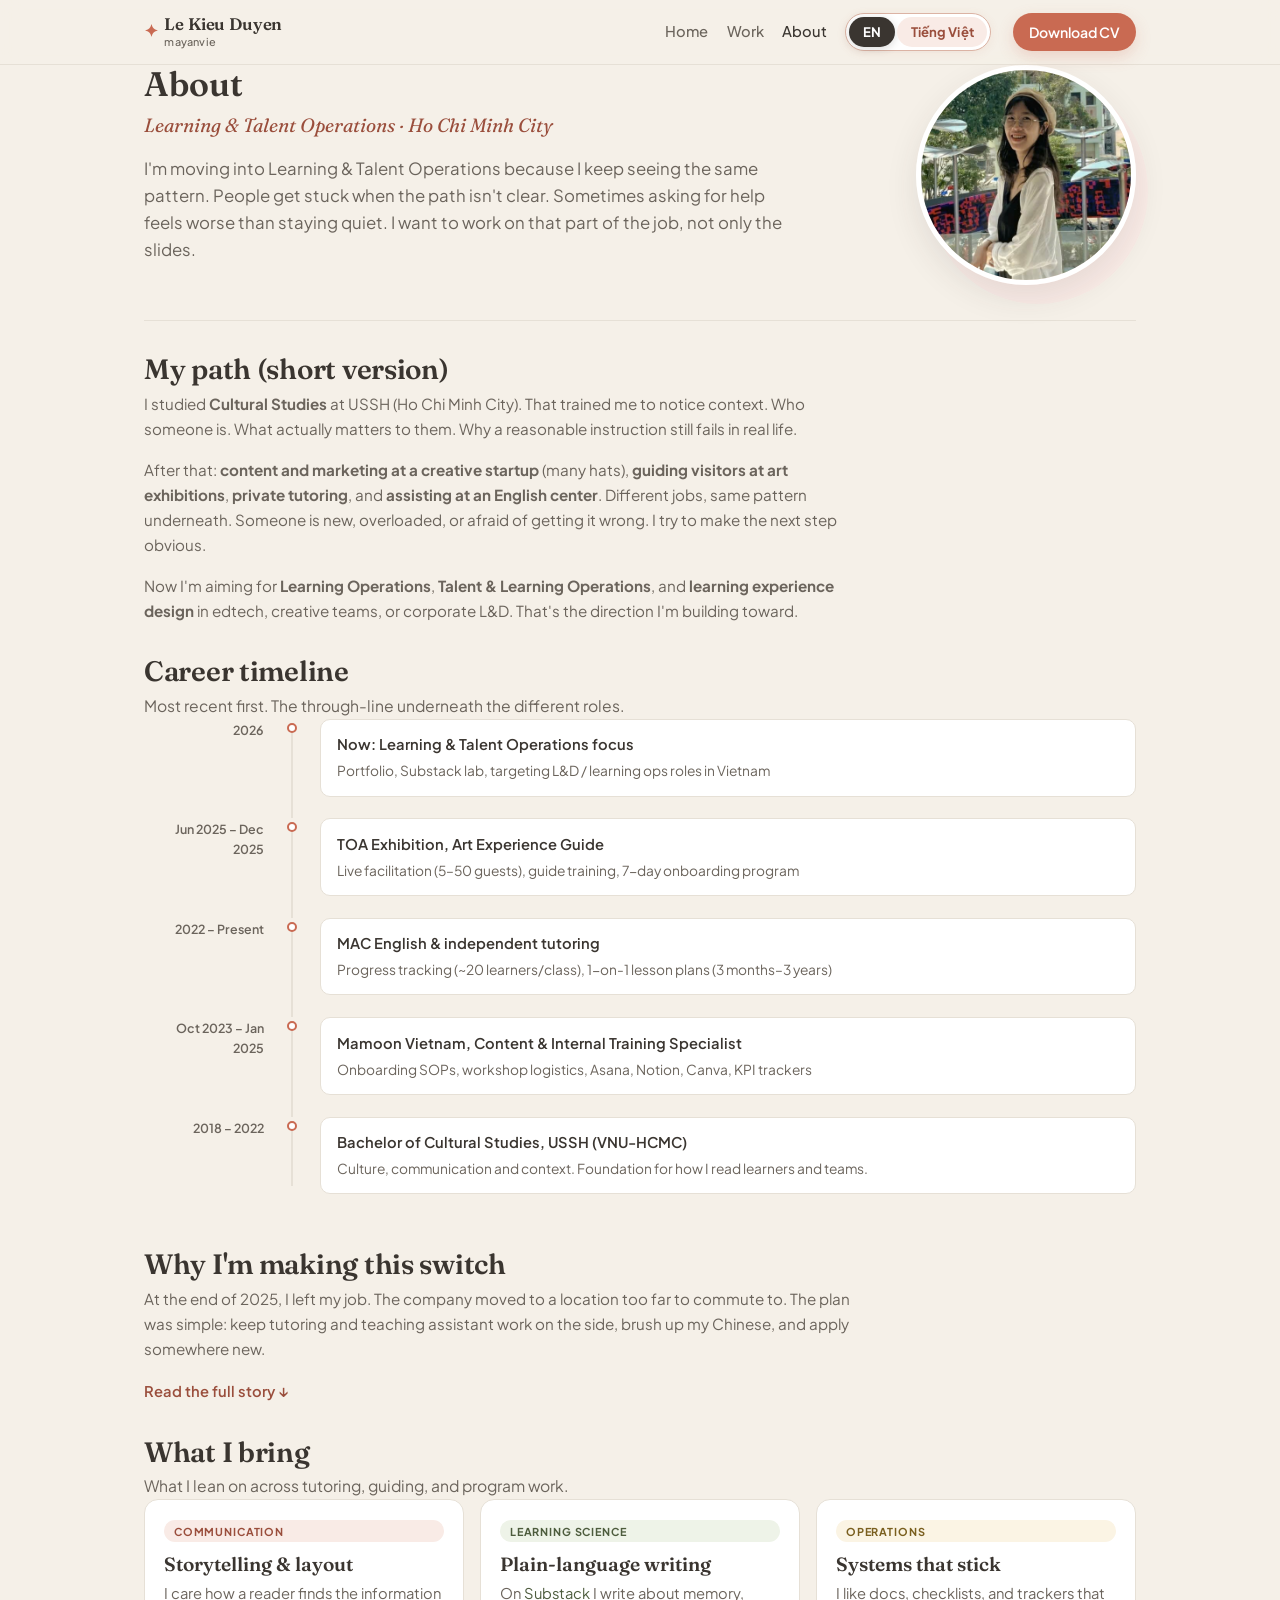
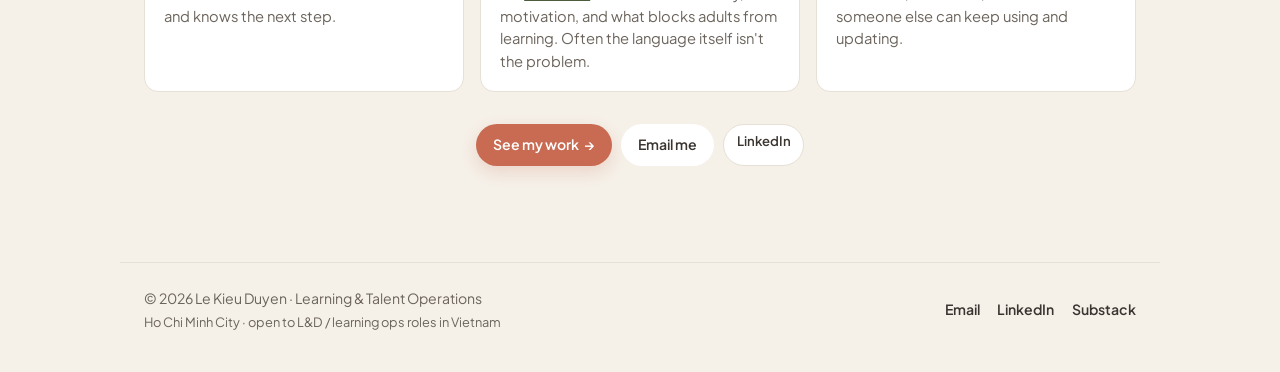
==== commit f988104e: "Add the About switch story, and tidy two Vietnamese lines." ====
--- a/about.html
+++ b/about.html
@@ -7,7 +7,7 @@
   <meta name="description" content="About Le Kieu Duyen — Learning & Talent Operations.">
   <meta name="theme-color" content="#F5F0E8">
   <script>if(!matchMedia('(prefers-reduced-motion: reduce)').matches)document.documentElement.classList.add('has-motion');</script>
-  <link rel="stylesheet" href="css/style.css?v=23">
+  <link rel="stylesheet" href="css/style.css?v=26">
 </head>
 <body data-page="about">
   <header class="top">
@@ -103,6 +103,30 @@
     </section>
 
     <section class="about-section">
+      <h2 data-i18n="about.switch">Why I'm making this switch</h2>
+      <div class="about-prose story" id="switch-story">
+        <p data-i18n="about.switch.p1">At the end of 2025, I left my job. The company moved to a location too far to commute to. The plan was simple: keep tutoring and teaching assistant work on the side, brush up my Chinese, and apply somewhere new.</p>
+        <div class="story__more" id="switch-story-more">
+          <div class="story__more-inner" data-i18n-html="about.switch.rest">
+            <p>The first keyword I typed into job boards was "content marketing," the role I'd defaulted to since graduation. I liked writing, liked creative content, and I'd actually worked in that role before.</p>
+            <p>But something felt off.</p>
+            <p>I didn't enjoy writing ad scripts, short-form content, or padding out long pieces for information that already existed everywhere online, though if the job required it, I'd still try to do it as well as I could. Then, picturing myself back at a desk doing that same work, I realized, honestly, I had no real motivation left to write a CV.</p>
+            <p>That's when I had no choice but to stop and actually think about what I wanted. I opened ChatGPT, dumped out a long list of my experience, interests, everything I'd done, and asked it to suggest roles that might fit.</p>
+            <p>Looking at that list, everything sounded decent, because I'm the type who likes a lot of things. So I asked myself something simpler: what's the one thing I've done for years and still get excited about?</p>
+            <p>Looking back at past jobs, the answer came into focus. I always lit up when I could take something long and confusing and turn it into something people could grasp quickly. And to me, how someone learns something was never just about the content, it's a psychology problem too.</p>
+            <p>I've also taught myself a lot, Chinese, English, so I know what it's like to figure things out alone, especially as an adult. Every time I cracked something new or solved a problem, I'd usually write it up (a handful of posts live on my Substack now). Alongside that, I've always gotten a specific kind of satisfaction from building systems, for work, for people, that run clean, tight, and easy to track. I couldn't tell you exactly where that comes from. I just know finishing one always feels deeply satisfying.</p>
+            <p>At first, Learning &amp; Development sounded completely foreign to me. I had to look it up more than once, and when I brought it up with friends, almost no one had heard of it either. It took a while before I realized these were things I already liked doing, and had already done, I just hadn't called it that.</p>
+            <p>To be upfront: I don't have a formal L&amp;D title, and I've never run an LMS at real company scale. I first tried closing that gap the structured way, building a whole Notion database to learn L&amp;D theory from the ground up. A few weeks in, I realized it was too slow. So I changed strategy: build a case study first, learn whatever I'm missing while building it, then go deeper afterward, the same way I learn everything else. This portfolio grew out of that shift. It's not a list of what I know; it's evidence of what I've built, what I'm still learning, and where I'm headed.</p>
+            <p>I still think the fastest way to learn is by doing it for real. Right now I'm looking for an in-house L&amp;D / Learning Ops role to build that depth at real scale, and I'm still open to short-term freelance projects, hoping the right people can find me.</p>
+          </div>
+        </div>
+        <button type="button" class="story__toggle" aria-expanded="false" aria-controls="switch-story-more">
+          <span data-i18n="about.switch.more">Read the full story ↓</span>
+        </button>
+      </div>
+    </section>
+
+    <section class="about-section">
       <h2 data-i18n="about.bring">What I bring</h2>
       <p class="section-intro" data-i18n="about.bringIntro">What I lean on across tutoring, guiding, and program work.</p>
       <div class="about-bring-grid notes">
@@ -139,8 +163,31 @@
       <a href="https://mayanvie.substack.com/" target="_blank" rel="noopener">Substack</a>
     </span>
   </footer>
-  <script src="js/i18n.js?v=14"></script>
+  <script src="js/i18n.js?v=20"></script>
   <script src="js/motion.js?v=4"></script>
-  <script src="js/nav.js?v=2"></script>
+  <script src="js/nav.js?v=3"></script>
+  <script>
+    (function () {
+      var story = document.getElementById('switch-story');
+      if (!story) return;
+      var btn = story.querySelector('.story__toggle');
+      var label = btn.querySelector('[data-i18n]');
+      function setOpen(open) {
+        story.classList.toggle('is-open', open);
+        btn.setAttribute('aria-expanded', open ? 'true' : 'false');
+        var key = open ? 'about.switch.less' : 'about.switch.more';
+        if (label) {
+          label.setAttribute('data-i18n', key);
+          label.textContent = window.MayanvieI18n ? window.MayanvieI18n.t(key) : (open ? 'Show less ↑' : 'Read the full story ↓');
+        }
+      }
+      btn.addEventListener('click', function () {
+        setOpen(!story.classList.contains('is-open'));
+      });
+      document.addEventListener('mayanvie:lang', function () {
+        setOpen(story.classList.contains('is-open'));
+      });
+    })();
+  </script>
 </body>
 </html>
--- a/css/style.css
+++ b/css/style.css
@@ -28,7 +28,6 @@
 html {
   scroll-behavior: smooth;
   overflow-x: hidden;
-  overflow-x: clip;
   -webkit-text-size-adjust: 100%;
 }
 
@@ -40,7 +39,6 @@
   color: var(--ink);
   max-width: 100%;
   overflow-x: hidden;
-  overflow-x: clip;
   background: var(--bg);
   -webkit-font-smoothing: antialiased;
 }
@@ -1000,6 +998,39 @@
   font-size: 0.95rem;
   color: var(--ink-soft);
   line-height: 1.65;
+}
+
+.story__more {
+  display: grid;
+  grid-template-rows: 0fr;
+  transition: grid-template-rows 0.35s ease;
+}
+
+.story.is-open .story__more {
+  grid-template-rows: 1fr;
+}
+
+.story__more-inner {
+  overflow: hidden;
+  min-height: 0;
+}
+
+.story__toggle {
+  margin: 0;
+  padding: 0;
+  border: 0;
+  background: none;
+  font-family: var(--sans);
+  font-size: 0.92rem;
+  font-weight: 600;
+  color: var(--c1-on);
+  cursor: pointer;
+}
+
+.story__toggle:hover { opacity: 0.85; }
+
+@media (prefers-reduced-motion: reduce) {
+  .story__more { transition: none; }
 }
 
 .path-timeline__item {
@@ -1296,9 +1327,9 @@
 
 .to-top {
   position: fixed;
-  right: 1.15rem;
-  bottom: 1.15rem;
-  z-index: 80;
+  right: max(1.15rem, env(safe-area-inset-right));
+  bottom: max(1.15rem, env(safe-area-inset-bottom));
+  z-index: 120;
   width: 44px;
   height: 44px;
   padding: 0;
@@ -1315,6 +1346,7 @@
   pointer-events: none;
   transform: translateY(8px);
   transition: opacity 0.2s ease, transform 0.2s ease;
+  -webkit-tap-highlight-color: transparent;
 }
 
 .to-top.is-visible {
@@ -1900,15 +1932,18 @@
 
 .work-gallery .project-card {
   min-height: 14.5rem;
-  height: 100%;
+  height: auto;
 }
 
 .work-gallery .project-card__link {
-  height: 100%;
+  flex: 1;
+  height: auto;
+  min-height: 0;
 }
 
 .work-gallery .project-card__body {
-  height: 100%;
+  flex: 1;
+  height: auto;
   min-height: 14.5rem;
 }
 
@@ -2340,6 +2375,14 @@
 
   .nametag__photo { border-radius: 10px; }
 
+  .to-top {
+    width: 48px;
+    height: 48px;
+    right: max(1rem, env(safe-area-inset-right));
+    bottom: max(1rem, env(safe-area-inset-bottom));
+    font-size: 1.25rem;
+  }
+
   .slide-deck {
     width: min(100%, calc(66vh * 16 / 9));
   }
@@ -2465,7 +2508,11 @@
   }
 
   .work-gallery .project-card,
-  .work-gallery .project-card__body { min-height: 0; }
+  .work-gallery .project-card__link,
+  .work-gallery .project-card__body {
+    min-height: 0;
+    height: auto;
+  }
 
   .flow-play {
     padding: 1rem 1rem 0.85rem;
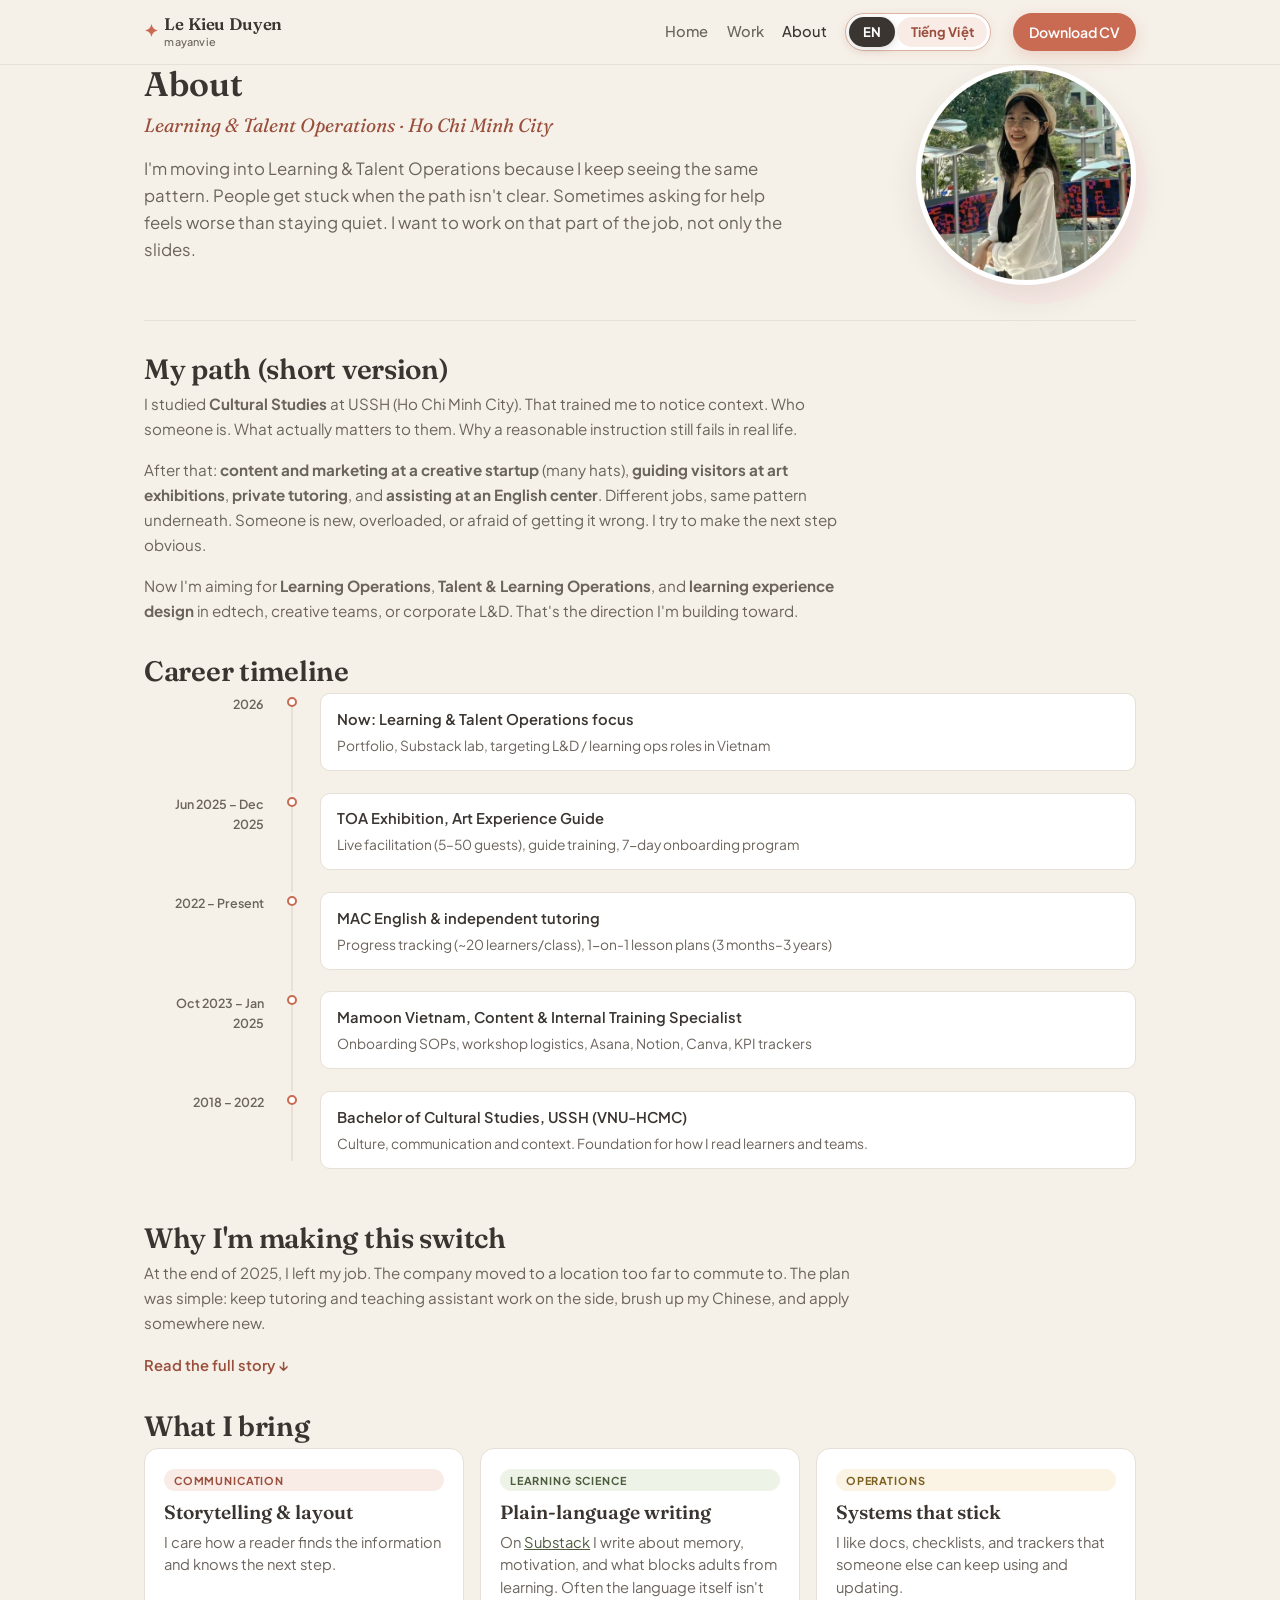
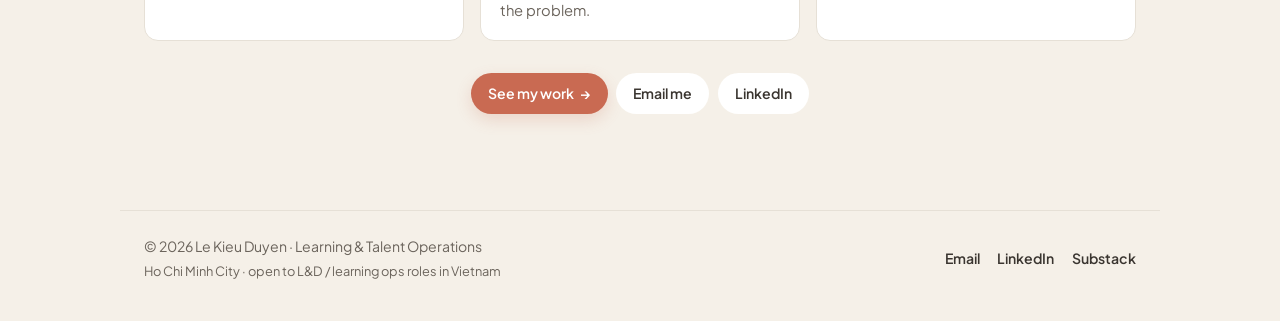
==== commit 5d71c32e: "Drop extra About intros and align the LinkedIn button with the other CTAs." ====
--- a/about.html
+++ b/about.html
@@ -56,7 +56,6 @@
 
     <section class="about-section">
       <h2 data-i18n="about.timeline">Career timeline</h2>
-      <p class="section-intro" data-i18n="about.timelineIntro">Most recent first. The through-line underneath the different roles.</p>
 
       <ol class="path-timeline" aria-label="Career timeline">
         <li class="path-timeline__item">
@@ -128,7 +127,6 @@
 
     <section class="about-section">
       <h2 data-i18n="about.bring">What I bring</h2>
-      <p class="section-intro" data-i18n="about.bringIntro">What I lean on across tutoring, guiding, and program work.</p>
       <div class="about-bring-grid notes">
         <article class="about-card note--1">
           <span class="tag tag--c1" data-i18n="home.b1.tag">communication</span>
@@ -151,7 +149,7 @@
     <p class="center-cta">
       <a href="work.html" class="btn btn-cta btn-arrow" data-i18n="btn.seeWork">See my work</a>
       <a href="mailto:kieuduyen.contact@gmail.com" class="btn btn-outline" data-i18n="btn.email">Email me</a>
-      <a href="https://www.linkedin.com/in/lekieuduyen" target="_blank" rel="noopener" class="chip" data-i18n="btn.linkedin">LinkedIn</a>
+      <a href="https://www.linkedin.com/in/lekieuduyen" target="_blank" rel="noopener" class="btn btn-outline" data-i18n="btn.linkedin">LinkedIn</a>
     </p>
   </main>
 
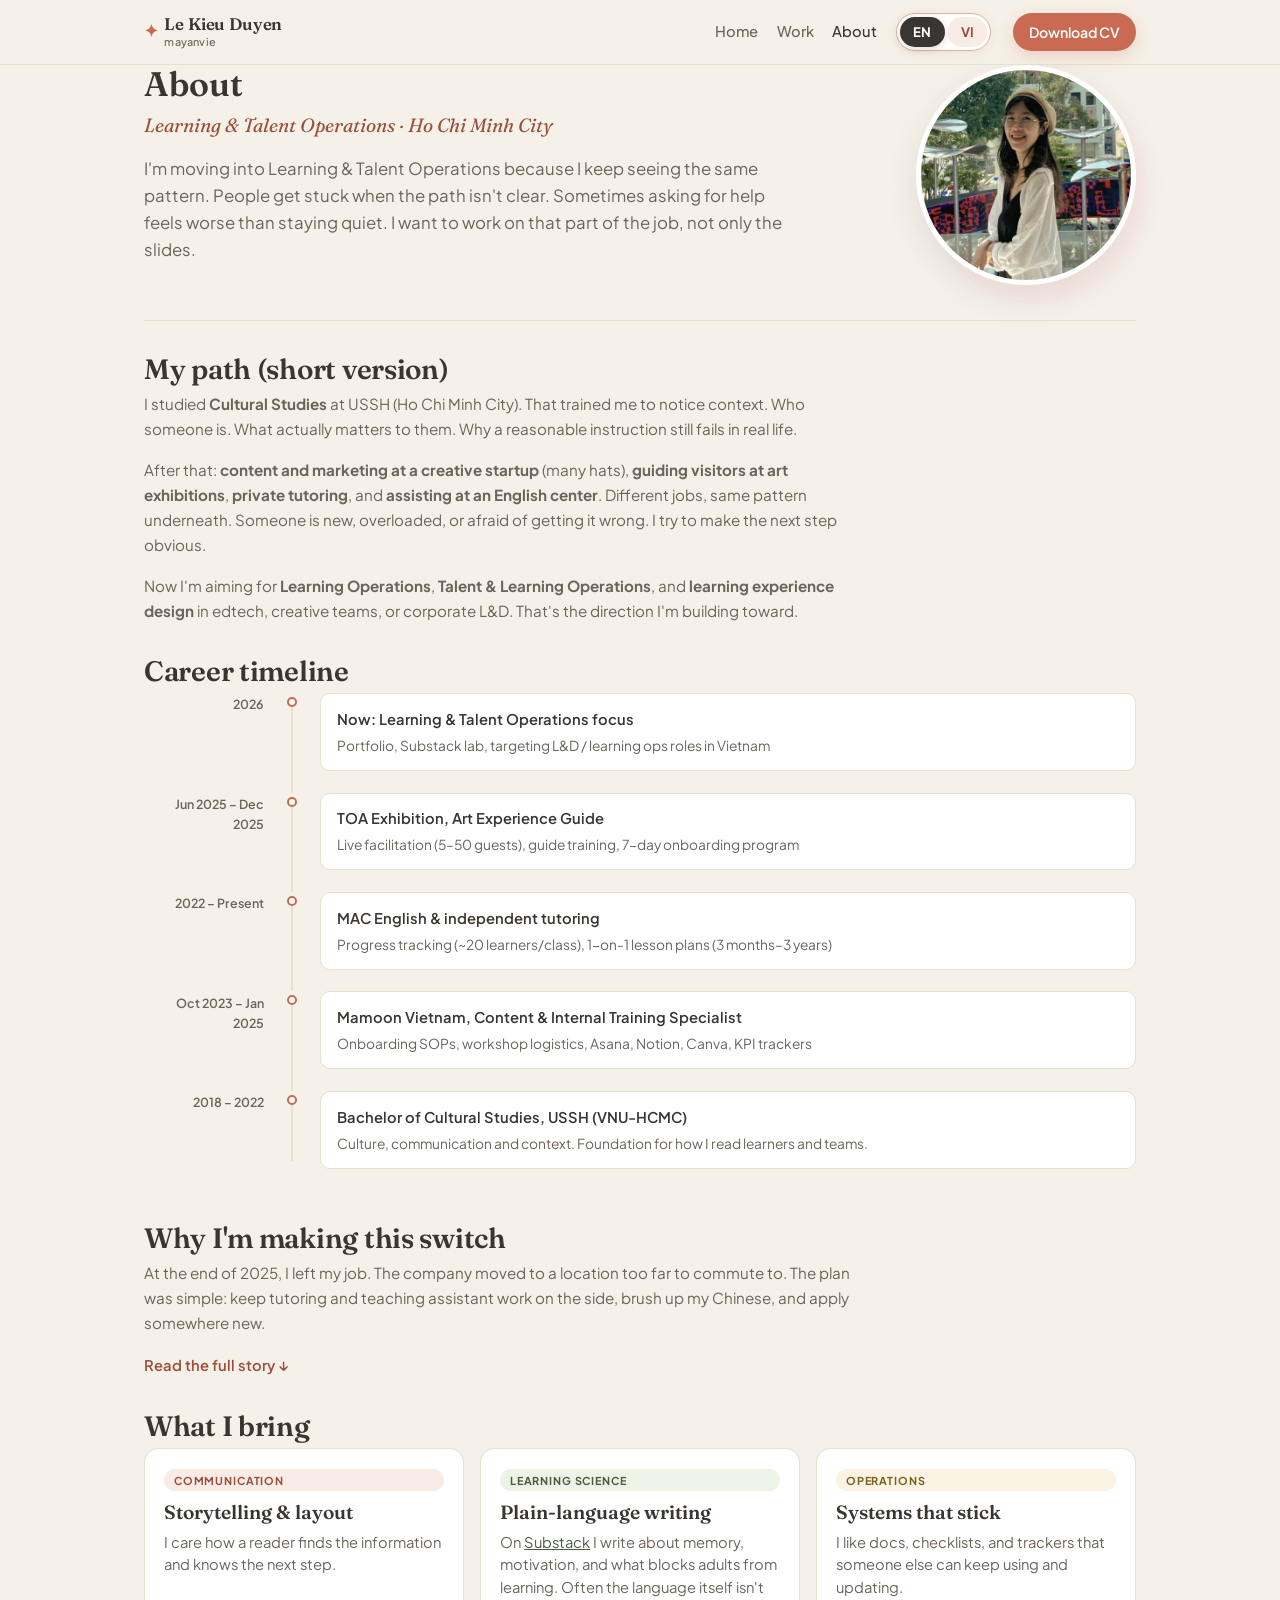
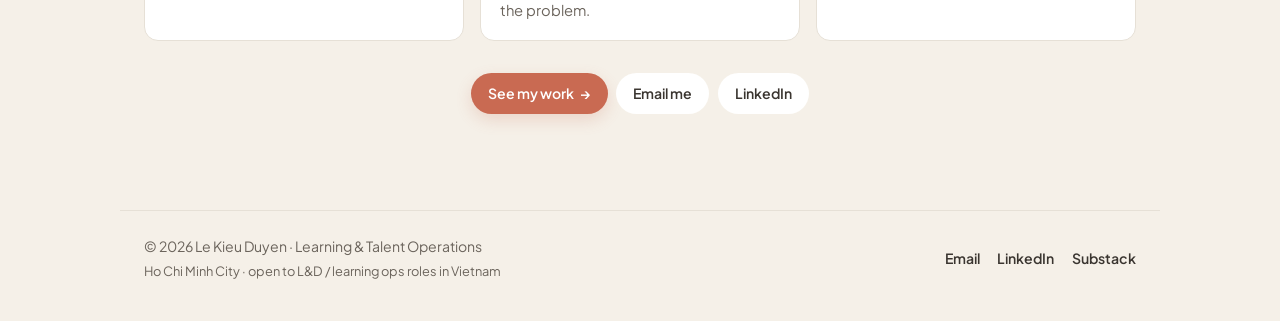
==== commit a7030093: "Add the language-fear essay, English CV, and cohort tracker. Place the Substack post beside the sche" ====
--- a/about.html
+++ b/about.html
@@ -161,7 +161,7 @@
       <a href="https://mayanvie.substack.com/" target="_blank" rel="noopener">Substack</a>
     </span>
   </footer>
-  <script src="js/i18n.js?v=20"></script>
+  <script src="js/i18n.js?v=26"></script>
   <script src="js/motion.js?v=4"></script>
   <script src="js/nav.js?v=3"></script>
   <script>
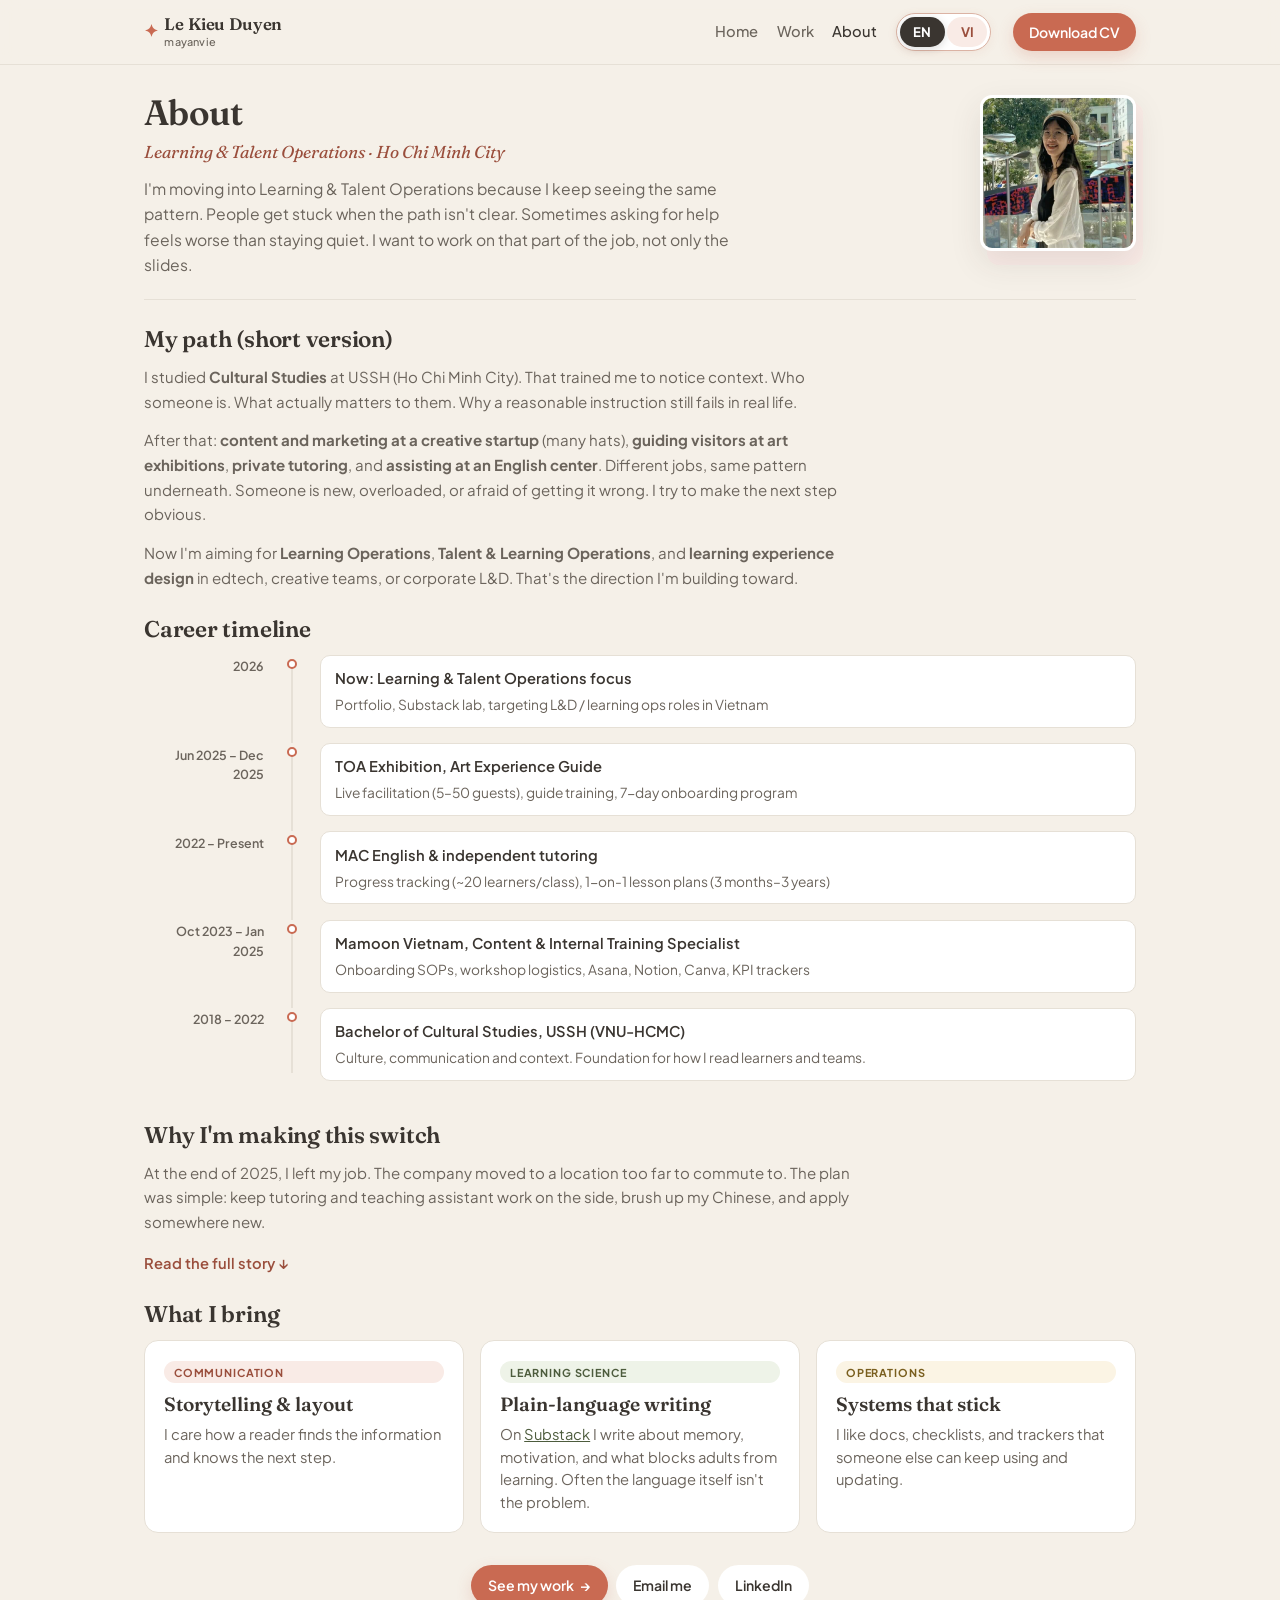
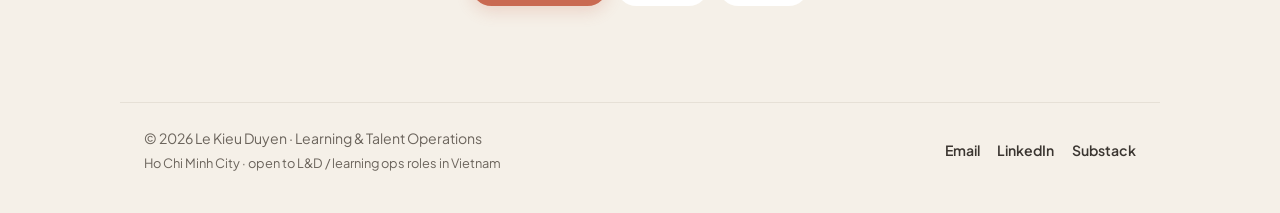
==== commit 7406ff23: "Tighten the About layout and use a square portrait. Crop the photo to a compact rounded square and p" ====
--- a/about.html
+++ b/about.html
@@ -7,7 +7,7 @@
   <meta name="description" content="About Le Kieu Duyen — Learning & Talent Operations.">
   <meta name="theme-color" content="#F5F0E8">
   <script>if(!matchMedia('(prefers-reduced-motion: reduce)').matches)document.documentElement.classList.add('has-motion');</script>
-  <link rel="stylesheet" href="css/style.css?v=26">
+  <link rel="stylesheet" href="css/style.css?v=27">
 </head>
 <body data-page="about">
   <header class="top">
@@ -41,7 +41,7 @@
         <p class="lead" data-i18n="about.lead">I'm moving into Learning &amp; Talent Operations because I keep seeing the same pattern. People get stuck when the path isn't clear. Sometimes asking for help feels worse than staying quiet. I want to work on that part of the job, not only the slides.</p>
       </div>
       <figure class="portrait profile-photo profile-photo--about">
-        <img src="images/profile.png?v=2" alt="Le Kieu Duyen — portrait" width="220" height="220" loading="lazy" decoding="async">
+        <img src="images/profile.png?v=2" alt="Le Kieu Duyen — portrait" width="156" height="156" loading="lazy" decoding="async">
       </figure>
     </header>
 
@@ -109,13 +109,13 @@
           <div class="story__more-inner" data-i18n-html="about.switch.rest">
             <p>The first keyword I typed into job boards was "content marketing," the role I'd defaulted to since graduation. I liked writing, liked creative content, and I'd actually worked in that role before.</p>
             <p>But something felt off.</p>
-            <p>I didn't enjoy writing ad scripts, short-form content, or padding out long pieces for information that already existed everywhere online, though if the job required it, I'd still try to do it as well as I could. Then, picturing myself back at a desk doing that same work, I realized, honestly, I had no real motivation left to write a CV.</p>
-            <p>That's when I had no choice but to stop and actually think about what I wanted. I opened ChatGPT, dumped out a long list of my experience, interests, everything I'd done, and asked it to suggest roles that might fit.</p>
-            <p>Looking at that list, everything sounded decent, because I'm the type who likes a lot of things. So I asked myself something simpler: what's the one thing I've done for years and still get excited about?</p>
-            <p>Looking back at past jobs, the answer came into focus. I always lit up when I could take something long and confusing and turn it into something people could grasp quickly. And to me, how someone learns something was never just about the content, it's a psychology problem too.</p>
-            <p>I've also taught myself a lot, Chinese, English, so I know what it's like to figure things out alone, especially as an adult. Every time I cracked something new or solved a problem, I'd usually write it up (a handful of posts live on my Substack now). Alongside that, I've always gotten a specific kind of satisfaction from building systems, for work, for people, that run clean, tight, and easy to track. I couldn't tell you exactly where that comes from. I just know finishing one always feels deeply satisfying.</p>
-            <p>At first, Learning &amp; Development sounded completely foreign to me. I had to look it up more than once, and when I brought it up with friends, almost no one had heard of it either. It took a while before I realized these were things I already liked doing, and had already done, I just hadn't called it that.</p>
-            <p>To be upfront: I don't have a formal L&amp;D title, and I've never run an LMS at real company scale. I first tried closing that gap the structured way, building a whole Notion database to learn L&amp;D theory from the ground up. A few weeks in, I realized it was too slow. So I changed strategy: build a case study first, learn whatever I'm missing while building it, then go deeper afterward, the same way I learn everything else. This portfolio grew out of that shift. It's not a list of what I know; it's evidence of what I've built, what I'm still learning, and where I'm headed.</p>
+            <p>I know it's interesting work. There's a lot of room to play with ideas, and plenty of people love it. But I couldn't picture myself growing along that path.</p>
+            <p>That's when I stopped and actually thought about the work I wanted to do. I opened ChatGPT, dumped out a long list of my experience, interests, everything I'd done, and asked it to suggest roles that might fit.</p>
+            <p>Looking at that list, everything sounded decent, because I'm the type who likes a lot of things. So I tried thinking it through again: is there something I've been doing all this time that still gets me excited?</p>
+            <p>Looking back at past jobs, the answer slowly came into focus: I like learning. I also always lit up most when I could take something long and confusing and turn it into something people could grasp quickly. And to me, how someone learns something was never just about the content. It's a psychology problem too.</p>
+            <p>I've also taught myself a lot, Chinese, English, so I know what it's like to figure things out alone, especially as an adult. Every time I learned something new or solved a problem, I'd usually write it up as a blog (even if only a few posts are live on Substack). Alongside that, I've always gotten a specific kind of satisfaction from building systems, for work, for people, that run clean, tight, and easy to track. I couldn't tell you exactly where that comes from. I just know finishing one always feels deeply satisfying.</p>
+            <p>At first, Learning &amp; Development sounded completely foreign to me. I had to look it up more than once, and when I brought it up with friends, almost no one had heard of it either. It took a while before I realized these were things I already liked doing, and had already done. I just hadn't called it that.</p>
+            <p>To be upfront: I don't have a formal L&amp;D title, and I've never run an LMS at real company scale. I first tried closing that gap the structured way, building a whole Notion database to learn L&amp;D theory from the ground up. A few weeks in, I realized it was too slow. So I changed strategy: build a case study first, learn whatever I'm missing while building it, then go deeper afterward. This portfolio grew out of that. It's not a list of what I know; it's evidence of what I've done, what I'm still learning, and where I'm headed.</p>
             <p>I still think the fastest way to learn is by doing it for real. Right now I'm looking for an in-house L&amp;D / Learning Ops role to build that depth at real scale, and I'm still open to short-term freelance projects, hoping the right people can find me.</p>
           </div>
         </div>
@@ -161,7 +161,7 @@
       <a href="https://mayanvie.substack.com/" target="_blank" rel="noopener">Substack</a>
     </span>
   </footer>
-  <script src="js/i18n.js?v=26"></script>
+  <script src="js/i18n.js?v=28"></script>
   <script src="js/motion.js?v=4"></script>
   <script src="js/nav.js?v=3"></script>
   <script>
--- a/css/style.css
+++ b/css/style.css
@@ -463,7 +463,19 @@
 }
 
 .profile-photo--about {
-  width: min(220px, 48vw);
+  width: 9.75rem;
+  margin: 0.15rem 0 0;
+}
+
+.profile-photo--about::before {
+  border-radius: 12px;
+  transform: translate(7px, 7px);
+}
+
+.profile-photo--about img {
+  border-radius: 12px;
+  border-width: 3px;
+  object-position: center 18%;
 }
 
 /* —— Sections —— */
@@ -974,31 +986,50 @@
 /* —— About —— */
 .about-intro {
   display: grid;
-  grid-template-columns: minmax(0, 1fr) auto;
-  gap: 2rem;
+  grid-template-columns: minmax(0, 1fr) 9.75rem;
+  gap: 1.35rem 1.5rem;
   align-items: start;
-  padding-bottom: 1.75rem;
+  padding: 1.75rem 0 1.35rem;
   border-bottom: 1px solid var(--line);
-  margin-bottom: 0.5rem;
+  margin-bottom: 0.15rem;
+}
+
+.about-intro h1 {
+  font-size: clamp(1.85rem, 3.4vw, 2.2rem);
+  letter-spacing: -0.02em;
+}
+
+.about-intro .lead {
+  max-width: 38em;
+  margin: 0;
+  font-size: 0.98rem;
+  line-height: 1.62;
 }
 
 .hero-role {
   font-family: var(--serif);
   font-style: italic;
-  font-size: 1.2rem;
+  font-size: 1.08rem;
   color: var(--c1-on);
-  margin: 0.35rem 0 0.75rem;
-}
-
-.about-section { margin: 2rem 0; }
+  margin: 0.3rem 0 0.65rem;
+}
+
+.about-section { margin: 1.6rem 0; }
+
+.about-section > h2 {
+  font-size: 1.42rem;
+  margin-bottom: 0.8rem;
+}
 
 .about-prose { max-width: 42em; }
 .about-prose p {
-  margin: 0 0 1rem;
-  font-size: 0.95rem;
+  margin: 0 0 0.85rem;
+  font-size: 0.94rem;
   color: var(--ink-soft);
   line-height: 1.65;
 }
+
+.about-prose p:last-child { margin-bottom: 0; }
 
 .story__more {
   display: grid;
@@ -1033,11 +1064,17 @@
   .story__more { transition: none; }
 }
 
+.path-timeline {
+  list-style: none;
+  margin: 0;
+  padding: 0;
+}
+
 .path-timeline__item {
   display: grid;
   grid-template-columns: 7.5rem 1.5rem minmax(0, 1fr);
   gap: 0 1rem;
-  padding-bottom: 1.35rem;
+  padding-bottom: 0.95rem;
 }
 
 .path-timeline__when {
@@ -1059,7 +1096,7 @@
   position: absolute;
   left: 50%;
   top: 0.4rem;
-  bottom: -1.35rem;
+  bottom: -0.95rem;
   width: 2px;
   transform: translateX(-50%);
   background: var(--line);
@@ -1082,7 +1119,7 @@
   background: var(--paper);
   border: 1px solid var(--line);
   border-radius: 10px;
-  padding: 0.85rem 1rem;
+  padding: 0.7rem 0.9rem;
 }
 
 .path-timeline__title {
@@ -2350,8 +2387,7 @@
     align-self: stretch;
   }
 
-  .hero-grid,
-  .about-intro { grid-template-columns: 1fr; }
+  .hero-grid { grid-template-columns: 1fr; }
 
   .hero--solo,
   .hero--home {
@@ -2434,7 +2470,18 @@
     font-size: 1.1rem;
   }
 
-  .profile-photo--about { order: -1; width: min(220px, 70vw); }
+  .about-intro {
+    grid-template-columns: 1fr;
+    gap: 1.05rem;
+    padding-top: 1.35rem;
+    justify-items: start;
+  }
+
+  .profile-photo--about {
+    order: -1;
+    width: 8.5rem;
+    margin: 0;
+  }
   .notes,
   .about-bring-grid,
   .shape-grid { grid-template-columns: 1fr; }
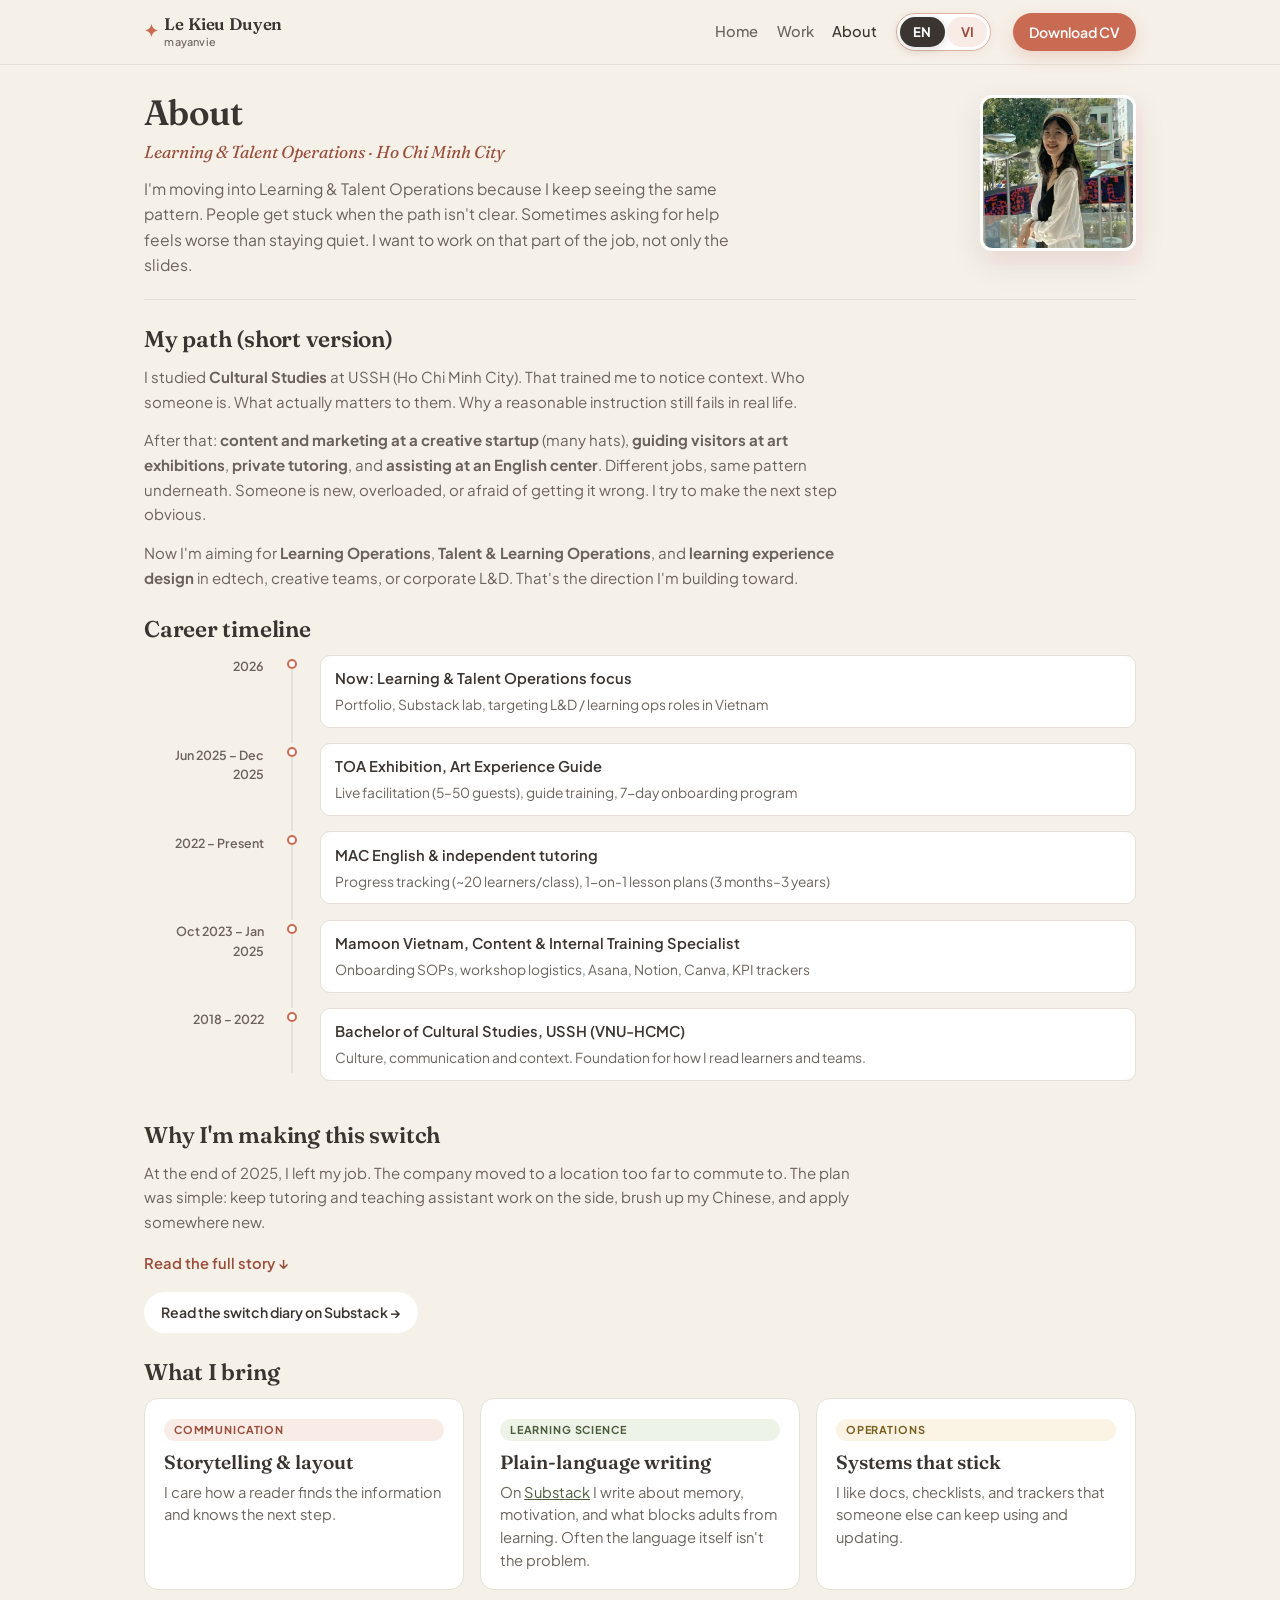
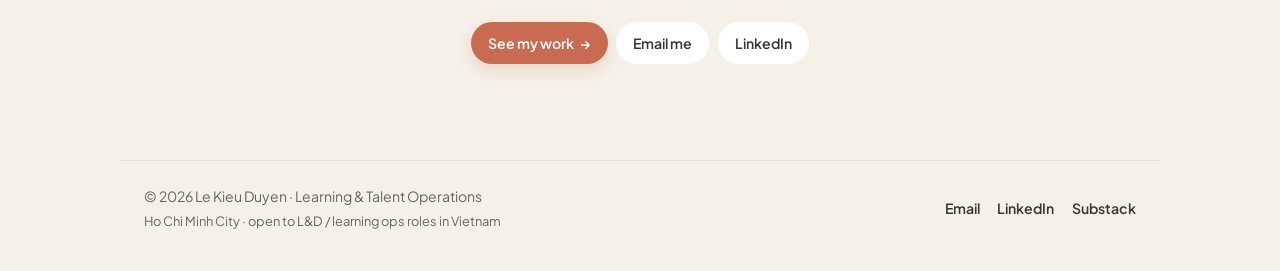
==== commit 1c304624: "Add a Substack button under the About switch story. Link the career-switch diary from Why I'm making" ====
--- a/about.html
+++ b/about.html
@@ -7,7 +7,7 @@
   <meta name="description" content="About Le Kieu Duyen — Learning & Talent Operations.">
   <meta name="theme-color" content="#F5F0E8">
   <script>if(!matchMedia('(prefers-reduced-motion: reduce)').matches)document.documentElement.classList.add('has-motion');</script>
-  <link rel="stylesheet" href="css/style.css?v=27">
+  <link rel="stylesheet" href="css/style.css?v=28">
 </head>
 <body data-page="about">
   <header class="top">
@@ -123,6 +123,9 @@
           <span data-i18n="about.switch.more">Read the full story ↓</span>
         </button>
       </div>
+      <p class="story__cta">
+        <a href="https://mayanvie.substack.com/p/nhat-ky-chuyen-nganh-sang-l-and-d" class="btn btn-outline" target="_blank" rel="noopener" data-i18n="about.switch.diary">Read the switch diary on Substack →</a>
+      </p>
     </section>
 
     <section class="about-section">
@@ -161,7 +164,7 @@
       <a href="https://mayanvie.substack.com/" target="_blank" rel="noopener">Substack</a>
     </span>
   </footer>
-  <script src="js/i18n.js?v=28"></script>
+  <script src="js/i18n.js?v=29"></script>
   <script src="js/motion.js?v=4"></script>
   <script src="js/nav.js?v=3"></script>
   <script>
--- a/css/style.css
+++ b/css/style.css
@@ -1059,6 +1059,10 @@
 }
 
 .story__toggle:hover { opacity: 0.85; }
+
+.story__cta {
+  margin: 1rem 0 0;
+}
 
 @media (prefers-reduced-motion: reduce) {
   .story__more { transition: none; }
